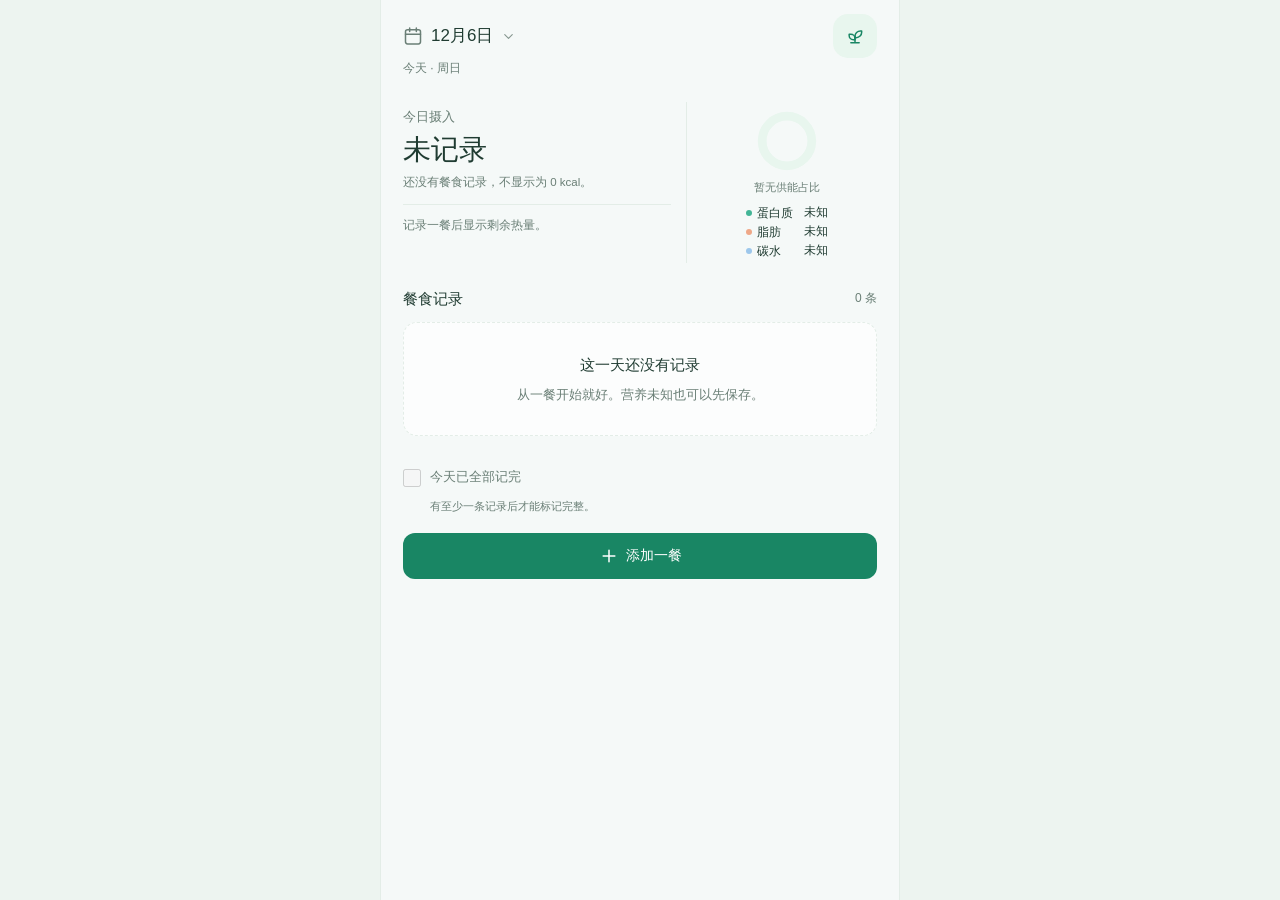
==== index.html @ 66a1adeb "Add files via upload" ====
<!doctype html>
<html lang="zh-CN">
  <head>
    <meta charset="UTF-8" />
    <meta name="viewport" content="width=device-width, initial-scale=1, viewport-fit=cover, interactive-widget=resizes-content" />
    <meta name="theme-color" content="#f5f9f8" />
    <meta name="description" content="寿来 · 本地优先的轻量饮食记录应用" />
    <link rel="manifest" href="/manifest.webmanifest" />
    <link rel="icon" href="/icons/icon-192.png" />
    <link rel="apple-touch-icon" href="/icons/apple-touch-icon.png" />
    <title>寿来</title>
    <script type="module" crossorigin src="/assets/index-Cfm3sCNf.js"></script>
    <link rel="stylesheet" crossorigin href="/assets/index-BJtDo3E3.css">
  </head>
  <body>
    <div id="root"></div>
  </body>
</html>
---- assets/index-BJtDo3E3.css ----
._panel_eh0c7_1{flex-direction:column;gap:10px;display:flex}._note_eh0c7_7{color:var(--muted);font-size:11.5px;line-height:1.55}._state_eh0c7_13{color:var(--muted);padding:14px 0;font-size:12.5px}._error_eh0c7_19{color:var(--danger)}._empty_eh0c7_23{background:var(--surface);border:1px dashed var(--border);border-radius:var(--radius-md);padding:20px 18px}._empty_eh0c7_23 strong{font-size:14px;font-weight:500}._empty_eh0c7_23 p{color:var(--muted);margin-top:5px;font-size:12px;line-height:1.6}._list_eh0c7_42{flex-direction:column;gap:8px;margin:0;padding:0;list-style:none;display:flex}._row_eh0c7_51{background:var(--surface);border-radius:var(--radius-md);width:100%;color:var(--text);text-align:left;border:1px solid #0000;justify-content:space-between;align-items:center;gap:12px;padding:14px 16px;transition:border-color .15s,background-color .15s;display:flex}._row_eh0c7_51[aria-pressed=true]{background:var(--soft);border-color:var(--primary)}._main_eh0c7_71{gap:4px;min-width:0;display:grid}._name_eh0c7_77{overflow-wrap:anywhere;font-size:14.5px;font-weight:500;line-height:1.45}._macros_eh0c7_84,._description_eh0c7_85{color:var(--muted);font-size:11.5px;line-height:1.5}._description_eh0c7_85{-webkit-line-clamp:1;-webkit-box-orient:vertical;display:-webkit-box;overflow:hidden}._side_eh0c7_98{flex-shrink:0;justify-items:end;gap:3px;display:grid}._energy_eh0c7_105{font-variant-numeric:tabular-nums;white-space:nowrap;font-size:13px;font-weight:500}._portion_eh0c7_112{color:var(--muted);white-space:nowrap;font-size:11px}._chevron_eh0c7_118{width:15px;height:15px;color:var(--muted);margin-top:1px}@media (hover:hover){._row_eh0c7_51:hover{border-color:var(--border)}._row_eh0c7_51[aria-pressed=true]:hover{border-color:var(--primary)}}@media (width<=360px){._row_eh0c7_51{gap:9px;padding:12px 13px}}._import_1qjws_1{flex-direction:column;gap:14px;min-width:0;display:flex}._tabs_1qjws_8{border-bottom:1px solid var(--border);display:flex}._tab_1qjws_8{min-height:46px;color:var(--muted);text-align:center;flex:1;padding:10px 2px;font-size:14px;position:relative}._tab_1qjws_8[aria-pressed=true]{color:var(--primary);font-weight:500}._tab_1qjws_8[aria-pressed=true]:after{content:"";background:var(--primary);border-radius:3px;width:22px;height:3px;position:absolute;bottom:-1px;left:calc(50% - 11px)}._pastePanel_1qjws_39{flex-direction:column;gap:11px;min-width:0;display:flex}._promptCard_1qjws_46{background:var(--soft);border-radius:13px;flex-direction:column;gap:8px;padding:13px 14px;display:flex;position:relative}._promptTop_1qjws_56{justify-content:space-between;align-items:flex-start;gap:10px;display:flex}._promptMain_1qjws_63{gap:3px;min-width:0;display:grid}._promptTitle_1qjws_69{font-size:13.5px;font-weight:500;line-height:1.5}._textButton_1qjws_75{min-height:28px;color:var(--primary);text-align:left;text-underline-offset:2px;justify-self:start;font-size:12px;line-height:1.5;text-decoration:underline}._promptFull_1qjws_86{background:var(--surface);width:100%;max-height:260px;font-family:var(--font-sans);white-space:pre-wrap;overflow-wrap:anywhere;border-radius:9px;margin:2px 0 0;padding:10px 12px;font-size:12px;line-height:1.65;overflow:auto}._copyWrap_1qjws_101{flex-shrink:0;position:relative}._splitCopy_1qjws_106{background:var(--surface);border-radius:9px;align-items:stretch;display:flex;overflow:hidden}._splitCopy_1qjws_106 button{min-height:40px;color:var(--primary);font-size:12px}._copyButton_1qjws_120{padding:9px 11px}._copyToggle_1qjws_124{border-left:1px solid var(--border);padding:7px 9px;font-size:14px;line-height:1}@media (hover:hover){._splitCopy_1qjws_106 button:hover{background:#f0f6f3}}._copyMenu_1qjws_137{z-index:25;flex-direction:column;width:218px;padding:6px;display:flex;position:absolute;top:calc(100% + 6px);right:0}._copyMenu_1qjws_137 button{width:100%;min-height:40px;color:var(--muted);text-align:left;border-radius:8px;padding:8px 10px;font-size:12.5px}._copyMenu_1qjws_137 button:disabled{opacity:.68;cursor:not-allowed}._menuNote_1qjws_163{border-top:1px solid var(--border);color:var(--muted);margin-top:4px;padding:7px 8px 3px;font-size:11px;line-height:1.5}._copyOverlay_1qjws_172{inset:0;top:var(--viewport-top,0px);height:100vh;height:var(--viewport-height,100dvh);z-index:40;padding:max(12px, var(--safe-top)) max(16px, var(--safe-right)) max(12px, var(--safe-bottom)) max(16px, var(--safe-left));background:var(--overlay);place-items:center;display:grid;position:fixed;bottom:auto}._copyPanel_1qjws_186{overscroll-behavior:contain;flex-direction:column;gap:12px;width:min(440px,100%);min-height:0;max-height:100%;padding:20px;display:flex;overflow-y:auto}._copyPanel_1qjws_186 h2{font-size:16px;font-weight:500}._copyPanel_1qjws_186 p{color:var(--muted);font-size:12.5px;line-height:1.55}._copyPanel_1qjws_186 textarea{width:100%;height:220px;min-height:96px;height:clamp(96px, calc(var(--viewport-height,100dvh) * .35), 260px);background:var(--bg);border:1px solid var(--border);border-radius:var(--radius-sm);resize:vertical;padding:12px;font-size:16px;line-height:1.65}._copyPanel_1qjws_186 ._btn_1qjws_223{align-self:flex-end}._pasteLabel_1qjws_227{margin-top:2px;font-size:13px;font-weight:500}._pasteArea_1qjws_233{background:var(--surface);border:1px solid var(--border);border-radius:var(--radius-md);resize:vertical;outline:0;width:100%;min-height:132px;padding:12px;font-size:16px;line-height:1.6}._pasteArea_1qjws_233:focus{border-color:var(--primary);box-shadow:0 0 0 3px var(--focus-ring)}._pasteArea_1qjws_233::placeholder{color:var(--muted);opacity:.7}._sourceRow_1qjws_256{justify-content:space-between;align-items:center;gap:10px;display:flex}._sourceLabel_1qjws_263{color:var(--muted);font-size:12px}._sourceChoices_1qjws_268{gap:6px;display:flex}._sourceChoice_1qjws_268{background:var(--surface);border:1px solid var(--border);min-height:34px;color:var(--muted);border-radius:999px;padding:5px 11px;font-size:12px}._sourceChoice_1qjws_268[aria-pressed=true]{background:var(--soft);border-color:var(--primary);color:var(--primary);font-weight:500}._parseError_1qjws_290{border-radius:var(--radius-sm);color:var(--danger);background:#fdf0ee;padding:10px 12px;font-size:12.5px;line-height:1.55}._blocked_1qjws_299{border-radius:var(--radius-sm);color:var(--danger);background:#fdf0ee;padding:12px 14px;font-size:12.5px;line-height:1.6}._blocked_1qjws_299 strong{font-size:13px;font-weight:500}._blocked_1qjws_299 ul{margin:6px 0 0;padding-left:18px}._blocked_1qjws_299 p{margin-top:7px}._importActions_1qjws_322{justify-content:space-between;align-items:center;gap:10px;display:flex}._importActions_1qjws_322 ._btn_1qjws_223{min-height:42px;padding:9px 15px;font-size:13px}._reviewBanner_1qjws_335{background:var(--soft);border-radius:var(--radius-sm);flex-wrap:wrap;justify-content:space-between;align-items:center;gap:8px 12px;padding:12px 14px;display:flex}._reviewInfo_1qjws_346{gap:2px;min-width:0;display:grid}._reviewInfo_1qjws_346 strong{font-size:13px;font-weight:500}._reviewInfo_1qjws_346 span{color:var(--muted);font-size:11.5px}._bannerActions_1qjws_362{flex-shrink:0;gap:12px;display:flex}._originalText_1qjws_368{background:var(--surface);max-height:200px;font-family:var(--font-sans);white-space:pre-wrap;overflow-wrap:anywhere;border-radius:8px;flex-basis:100%;margin:2px 0 0;padding:10px 12px;font-size:11.5px;line-height:1.65;overflow:auto}._issues_1qjws_383{background:var(--surface);border:1px solid var(--border);border-radius:var(--radius-md);flex-direction:column;gap:0;padding:4px 16px 14px;display:flex}._issuesClear_1qjws_393{padding-top:14px;padding-bottom:14px}._clearLine_1qjws_398{color:var(--primary);font-size:12.5px}._issuesHeader_1qjws_403{justify-content:space-between;align-items:baseline;gap:10px;padding:12px 0 10px;display:flex}._issuesHeader_1qjws_403 h2{font-size:14px;font-weight:500}._issuesHeader_1qjws_403 span{color:var(--muted);font-size:11.5px}._issueGroup_1qjws_421{border-top:1px solid var(--border);padding:10px 0}._issueField_1qjws_426{font-size:13px;font-weight:500}._issueMessages_1qjws_431{color:var(--muted);margin:4px 0 0;padding-left:18px;font-size:11.5px;line-height:1.55}._issueChoices_1qjws_439{flex-wrap:wrap;gap:7px;margin-top:8px;display:flex}._issueChoice_1qjws_439{background:var(--surface);min-height:34px;color:var(--text);border:1px solid #cfddd6;border-radius:999px;padding:5px 11px;font-size:11.5px}._issueChoice_1qjws_439[aria-pressed=true]{background:var(--soft);border-color:var(--primary);color:var(--primary);font-weight:500}._issueChoice_1qjws_439:disabled{opacity:.48;cursor:not-allowed}._issueHint_1qjws_468{color:var(--muted);margin-top:6px;font-size:11px;line-height:1.5}._issueHintWarn_1qjws_475{color:var(--danger);margin-top:6px;font-size:11px;line-height:1.5}._issueNote_1qjws_482{border-top:1px solid var(--border);color:var(--muted);margin-top:4px;padding-top:10px;font-size:11px;line-height:1.5}@media (width<=360px){._promptCard_1qjws_46{gap:6px;padding:12px}._reviewBanner_1qjws_335{padding:11px 12px}._splitCopy_1qjws_106 button{min-height:38px}._copyButton_1qjws_120{padding:8px 9px}._issues_1qjws_383{padding-left:13px;padding-right:13px}}._form_1ae3u_1{flex-direction:column;gap:20px;display:flex}._fieldset_1ae3u_7{border:0;flex-direction:column;gap:20px;min-width:0;margin:0;padding:0;display:flex}._stateCard_1ae3u_17{color:var(--muted);flex-direction:column;align-items:flex-start;gap:10px;font-size:14px;display:flex}._stateCard_1ae3u_17 h2{color:var(--text);font-size:16px;font-weight:500}._stateNote_1ae3u_32{font-size:12px}._backLink_1ae3u_36{margin-top:16px}._infoCard_1ae3u_40{padding:8px 18px 12px}._topRow_1ae3u_44{justify-content:space-between;align-items:center;gap:12px;min-height:58px;display:flex}._dateField_1ae3u_52{align-items:center;gap:10px;min-width:0;display:flex}._dateField_1ae3u_52 input{min-width:0;min-height:var(--tap-min);background:0 0;border:0;outline:0;flex:1;padding:8px 0;font-size:17px;font-weight:500}._tag_1ae3u_71,._warnTag_1ae3u_72{border-radius:999px;flex-shrink:0;padding:4px 10px;font-size:12px}._tag_1ae3u_71{background:var(--soft);color:var(--primary)}._warnTag_1ae3u_72{color:var(--danger);background:#fdf0ee}._divider_1ae3u_89{background:var(--border);height:1px}._inlineRow_1ae3u_94{justify-content:space-between;align-items:center;gap:14px;min-height:56px;display:flex}._fieldLabel_1ae3u_102{color:var(--muted);flex-shrink:0;font-size:13px}._inlineRow_1ae3u_94 select,._inlineRow_1ae3u_94 ._nameInput_1ae3u_109{min-width:0;min-height:var(--tap-min);text-align:right;background:0 0;border:0;outline:0;padding:8px 0;font-size:16px}._inlineRow_1ae3u_94 select{cursor:pointer;max-width:55%}._nameInput_1ae3u_109{flex:1;font-weight:500}._fieldHint_1ae3u_130{color:var(--muted);margin:0 0 4px;font-size:11.5px;line-height:1.5}._group_1ae3u_137{flex-direction:column;gap:10px;display:flex}._groupHeading_1ae3u_143{justify-content:space-between;align-items:baseline;gap:10px;padding:0 2px;display:flex}._groupHeading_1ae3u_143 h2{font-size:15px;font-weight:500}._groupHeading_1ae3u_143 span{color:var(--muted);text-align:right;font-size:11.5px}._nutritionCard_1ae3u_162{padding:4px 18px}._nutritionRow_1ae3u_166{border-bottom:1px solid var(--border);justify-content:space-between;align-items:center;gap:14px;min-height:56px;display:flex}._nutritionRow_1ae3u_166:last-child{border-bottom:0}._nutritionLabel_1ae3u_179{font-size:15px}._energyRow_1ae3u_183 ._nutritionLabel_1ae3u_179{font-weight:500}._numberField_1ae3u_187{align-items:center;gap:7px;min-width:0;display:flex}._numberField_1ae3u_187 input{width:132px;min-height:var(--tap-min);font-variant-numeric:tabular-nums;text-align:right;background:0 0;border:0;outline:0;padding:8px 0;font-size:19px}._energyRow_1ae3u_183 ._numberField_1ae3u_187 input{letter-spacing:-.2px;width:152px;font-size:25px;font-weight:500}._numberField_1ae3u_187 input::placeholder{color:var(--muted);opacity:.65;font-size:14px;font-weight:400}._unit_1ae3u_220{width:34px;color:var(--muted);flex-shrink:0;font-size:12px}._foodDetails_1ae3u_227{border-radius:var(--radius-md)}._foodDetails_1ae3u_227 summary{min-height:var(--tap-min);color:var(--text);cursor:pointer;justify-content:space-between;align-items:center;gap:10px;padding:0 2px;font-size:14px;list-style:none;display:flex}._foodDetails_1ae3u_227 summary::-webkit-details-marker{display:none}._foodDetails_1ae3u_227 summary:before{content:"";border-top:5px solid #0000;border-bottom:5px solid #0000;border-left:6px solid var(--muted);width:0;height:0;margin-right:8px;transition:transform .15s}._foodDetails_1ae3u_227[open] summary:before{transform:rotate(90deg)}._foodDetails_1ae3u_227 summary>span:first-of-type{flex:1}._summaryNote_1ae3u_267{color:var(--muted);font-size:12px}._foodCard_1ae3u_272{flex-direction:column;gap:14px;margin-top:6px;padding:16px 18px;display:flex}._stackedField_1ae3u_280{flex-direction:column;gap:6px;display:flex}._stackedField_1ae3u_280 input,._stackedField_1ae3u_280 textarea{width:100%;min-height:var(--tap-min);background:var(--bg);border:1px solid var(--border);border-radius:var(--radius-sm);resize:vertical;outline:0;padding:10px 12px;font-size:16px}._stackedField_1ae3u_280 input:focus,._stackedField_1ae3u_280 textarea:focus{border-color:var(--primary);box-shadow:0 0 0 3px var(--focus-ring)}._portionChips_1ae3u_305{grid-template-columns:repeat(4,minmax(0,1fr));gap:8px;display:grid}._portionChip_1ae3u_305{min-height:var(--tap-min);background:var(--surface);border-radius:var(--radius-sm);color:var(--text);text-align:center;border:1px solid #0000;padding:8px 4px;font-size:14px;transition:background-color .15s,color .15s}._portionChip_1ae3u_305[aria-pressed=true]{background:var(--soft);color:var(--primary);font-weight:500}@media (hover:hover){._portionChip_1ae3u_305:not([aria-pressed=true]):hover{background:#f0f6f3}}._portionInput_1ae3u_335{margin-top:2px}._portionInput_1ae3u_335>input{text-align:right}._portionLabel_1ae3u_343{color:var(--muted);flex-shrink:0;font-size:13px}._draftLine_1ae3u_349{min-height:20px;color:var(--muted);justify-content:flex-end;align-items:center;gap:8px;margin-top:-6px;font-size:11.5px;display:flex}._draftFailed_1ae3u_360{color:var(--danger)}._draftMuted_1ae3u_364{color:var(--muted)}._draftError_1ae3u_368{color:var(--danger);text-align:right;margin:-12px 0 0;font-size:11.5px}._textButton_1ae3u_375{color:var(--primary);text-underline-offset:2px;font-size:11.5px;text-decoration:underline}._errorPanel_1ae3u_382{border-radius:var(--radius-md);color:var(--danger);background:#fdf0ee;flex-direction:column;align-items:flex-start;gap:10px;padding:14px 16px;font-size:13px;line-height:1.55;display:flex}._errorActions_1ae3u_395{flex-wrap:wrap;gap:8px;max-width:100%;display:flex}._favoriteArea_1ae3u_402{flex-direction:column;gap:4px;margin-top:-4px;display:flex}._favoriteToggle_1ae3u_409{min-height:36px;color:var(--muted);cursor:pointer;align-items:center;gap:9px;font-size:12.5px;display:flex}._favoriteToggle_1ae3u_409 input{width:18px;height:18px;accent-color:var(--primary);cursor:pointer;margin:0}._favoriteToggle_1ae3u_409 input:disabled{cursor:not-allowed}._favoriteHint_1ae3u_431{color:var(--muted);margin:0 0 0 27px;font-size:11px;line-height:1.5}._favoritePrompt_1ae3u_438{background:var(--soft);border-radius:var(--radius-sm);color:var(--text);flex-direction:column;align-items:flex-start;gap:8px;margin-top:8px;padding:13px 14px;font-size:12.5px;line-height:1.55;display:flex}._favoritePrompt_1ae3u_438 h2{font-size:13.5px;font-weight:500}._favoritePromptActions_1ae3u_457{flex-wrap:wrap;gap:8px;display:flex}._favoritePromptActions_1ae3u_457 ._btn_1ae3u_463{min-height:38px;padding:7px 12px;font-size:12.5px}._previewBar_1ae3u_469{background:var(--surface);border:1px solid var(--border);border-radius:var(--radius-md);justify-content:space-between;align-items:center;gap:14px;padding:16px;display:flex}._previewText_1ae3u_480{min-width:0}._previewLabel_1ae3u_484{color:var(--muted);font-size:12px}._previewValue_1ae3u_489{font-variant-numeric:tabular-nums;margin-top:2px;font-size:25px;font-weight:500;line-height:1.3}._previewMacros_1ae3u_497{color:var(--muted);margin-top:3px;font-size:11.5px;line-height:1.5}._saveButton_1ae3u_504{flex-shrink:0;min-width:112px}._copyNotice_1ae3u_509{color:var(--primary);text-align:right;margin-top:-8px;font-size:12px}._copyOverlay_1ae3u_516{inset:0;top:var(--viewport-top,0px);height:100vh;height:var(--viewport-height,100dvh);z-index:40;padding:max(12px, var(--safe-top)) max(16px, var(--safe-right)) max(12px, var(--safe-bottom)) max(16px, var(--safe-left));background:var(--overlay);place-items:center;display:grid;position:fixed;bottom:auto}._copyPanel_1ae3u_530{overscroll-behavior:contain;flex-direction:column;gap:12px;width:min(440px,100%);min-height:0;max-height:100%;padding:20px;display:flex;overflow-y:auto}._copyPanel_1ae3u_530 h2{font-size:16px;font-weight:500}._copyPanel_1ae3u_530 p{color:var(--muted);font-size:12.5px}._copyPanel_1ae3u_530 textarea{width:100%;height:180px;min-height:96px;height:clamp(96px, calc(var(--viewport-height,100dvh) * .35), 260px);background:var(--bg);border:1px solid var(--border);border-radius:var(--radius-sm);resize:vertical;padding:12px;font-size:16px;line-height:1.6}._copyPanel_1ae3u_530 ._btn_1ae3u_463{align-self:flex-end}._promptCard_1ae3u_570{padding:22px 20px}._promptTitle_1ae3u_574{font-size:17px;font-weight:500}._promptSummary_1ae3u_579{margin-top:10px;font-size:14px}._promptNote_1ae3u_584{color:var(--muted);margin-top:6px;font-size:12.5px;line-height:1.6}._inlineError_1ae3u_591{color:var(--danger);margin-top:10px;font-size:12.5px}._promptActions_1ae3u_597{flex-direction:column;gap:9px;margin-top:18px;display:flex}@media (width<=360px){._infoCard_1ae3u_40{padding-left:15px;padding-right:15px}._numberField_1ae3u_187 input{width:110px}._energyRow_1ae3u_183 ._numberField_1ae3u_187 input{width:122px}._previewBar_1ae3u_469{flex-direction:column;align-items:stretch}._saveButton_1ae3u_504{width:100%}}._pageNote_1gxvx_1{color:var(--muted);margin:-4px 0 16px;font-size:12px;line-height:1.6}._alert_1gxvx_8{border-radius:var(--radius-sm);color:var(--danger);background:#fdf0ee;justify-content:space-between;align-items:flex-start;gap:12px;margin-bottom:14px;padding:12px 14px;font-size:12.5px;line-height:1.55;display:flex}._alert_1gxvx_8 button{color:var(--danger);text-underline-offset:2px;flex-shrink:0;font-size:12px;text-decoration:underline}._state_1gxvx_30{color:var(--muted);padding:18px 0;font-size:13px}._stateError_1gxvx_36{color:var(--danger)}._list_1gxvx_40{flex-direction:column;gap:10px;margin:0;padding:0;list-style:none;display:flex}._item_1gxvx_49{background:var(--surface);border-radius:var(--radius-md);padding:16px 18px}._row_1gxvx_55{justify-content:space-between;align-items:flex-start;gap:14px;display:flex}._main_1gxvx_62{gap:4px;min-width:0;display:grid}._name_1gxvx_68{overflow-wrap:anywhere;font-size:15px;font-weight:500;line-height:1.45}._macros_1gxvx_75{color:var(--muted);font-size:11.5px;line-height:1.5}._detail_1gxvx_81{color:var(--muted);font-size:11px;line-height:1.5}._side_1gxvx_87{flex-direction:column;flex-shrink:0;align-items:flex-end;gap:4px;display:flex}._energy_1gxvx_95{font-variant-numeric:tabular-nums;white-space:nowrap;font-size:14px;font-weight:500}._estimate_1gxvx_102{background:var(--soft);color:var(--primary);border-radius:999px;padding:2px 7px;font-size:10.5px;line-height:1.5}._actions_1gxvx_111{border-top:1px solid var(--border);justify-content:space-between;align-items:center;gap:12px;margin-top:12px;padding-top:10px;display:flex}._textButton_1gxvx_121{min-height:36px;color:var(--primary);text-underline-offset:2px;font-size:12.5px;text-decoration:underline}._deleteButton_1gxvx_129{min-height:36px;color:var(--danger);font-size:12.5px}._confirmBox_1gxvx_135{border-radius:var(--radius-sm);color:var(--danger);background:#fdf0ee;margin-top:12px;padding:12px 14px}._confirmBox_1gxvx_135 p{font-size:12.5px;line-height:1.55}._confirmActions_1gxvx_148{justify-content:flex-end;gap:8px;margin-top:10px;display:flex}._confirmActions_1gxvx_148 ._btn_1gxvx_155{min-height:40px;padding:8px 14px;font-size:12.5px}._dangerButton_1gxvx_161{background:var(--danger);color:#fff}._editor_1gxvx_166{border-top:1px solid var(--border);flex-direction:column;gap:12px;margin-top:12px;padding-top:14px;display:flex}._editorCard_1gxvx_175,._nutritionCard_1gxvx_176,._portionCard_1gxvx_177{flex-direction:column;gap:12px;padding:14px 16px;display:flex}._stacked_1gxvx_184{flex-direction:column;gap:6px;display:flex}._label_1gxvx_190{color:var(--muted);font-size:12.5px}._stacked_1gxvx_184 input,._stacked_1gxvx_184 textarea{width:100%;min-height:var(--tap-min);background:var(--bg);border:1px solid var(--border);border-radius:var(--radius-sm);resize:vertical;outline:0;padding:9px 11px;font-size:16px}._stacked_1gxvx_184 input:focus,._stacked_1gxvx_184 textarea:focus{border-color:var(--primary);box-shadow:0 0 0 3px var(--focus-ring)}._nutritionRow_1gxvx_214{border-bottom:1px solid var(--border);justify-content:space-between;align-items:center;gap:12px;min-height:48px;display:flex}._nutritionRow_1gxvx_214:last-child{border-bottom:0}._numberField_1gxvx_227{align-items:center;gap:7px;min-width:0;display:flex}._numberField_1gxvx_227 input{width:124px;min-height:var(--tap-min);font-variant-numeric:tabular-nums;text-align:right;background:0 0;border:0;outline:0;padding:8px 0;font-size:18px}._numberField_1gxvx_227 input::placeholder{color:var(--muted);opacity:.65;font-size:14px}._unit_1gxvx_252{width:32px;color:var(--muted);flex-shrink:0;font-size:12px}._checkRow_1gxvx_259{color:var(--muted);cursor:pointer;align-items:center;gap:9px;font-size:12.5px;display:flex}._checkRow_1gxvx_259 input{width:18px;height:18px;accent-color:var(--primary);cursor:pointer;margin:0}._error_1gxvx_276{border-radius:var(--radius-sm);color:var(--danger);background:#fdf0ee;padding:11px 13px;font-size:12.5px;line-height:1.55}._editorActions_1gxvx_285{justify-content:flex-end;gap:9px;display:flex}._editorActions_1gxvx_285 ._btn_1gxvx_155{min-height:42px;padding:9px 16px;font-size:13px}._referenceKcalNote_1gxvx_297{color:var(--muted);text-align:center;margin-top:16px;font-size:11px}@media (hover:hover){._dangerButton_1gxvx_161:not(:disabled):hover{background:#9c3535}}@media (width<=340px){._numberField_1gxvx_227 input{width:104px}._item_1gxvx_49{padding-left:15px;padding-right:15px}}._spaced_sx6dr_1{margin-bottom:14px}._spacedTop_sx6dr_5{margin-top:14px}._cardTitle_sx6dr_9{font-size:15px;font-weight:500}._cardNote_sx6dr_14{color:var(--muted);margin-top:6px;font-size:12px;line-height:1.6}._targetRow_sx6dr_21{align-items:stretch;gap:10px;margin-top:14px;margin-bottom:12px;display:flex}._targetField_sx6dr_29{flex:1;min-width:0}._saveButton_sx6dr_34{min-width:76px}._settings_sx6dr_38{background:var(--surface);border-radius:var(--radius-md);overflow:hidden}._settingsRow_sx6dr_44{background:var(--surface);border-bottom:1px solid var(--border);width:100%;min-height:54px;color:var(--muted);text-align:left;justify-content:space-between;align-items:center;gap:12px;padding:0 18px;font-size:14px;display:flex}._settingsRow_sx6dr_44:last-child{border-bottom:0}._settingsRow_sx6dr_44:disabled{cursor:not-allowed}._settingsRow_sx6dr_44 svg{width:18px;height:18px;color:var(--muted)}._exportNote_sx6dr_73{color:var(--text);border-top:1px solid #1986641f;margin-top:10px;padding-top:10px;font-size:12px;line-height:1.6}._statusSuccess_sx6dr_82,._statusWarning_sx6dr_83,._statusError_sx6dr_84{margin-top:8px;font-size:12px;line-height:1.55}._statusSuccess_sx6dr_82{color:var(--primary)}._statusWarning_sx6dr_83{color:var(--text)}._statusError_sx6dr_84,._dangerRow_sx6dr_102{color:var(--danger)}._dangerRow_sx6dr_102 svg{color:var(--danger);opacity:.7}._dangerBox_sx6dr_111{border-radius:var(--radius-md);background:#fdf0ee;margin-top:10px;padding:16px}._dangerTitle_sx6dr_118{color:var(--danger);font-size:13.5px;font-weight:500;line-height:1.5}._dangerText_sx6dr_125{color:var(--text);margin-top:6px;font-size:12px;line-height:1.65}._confirmActions_sx6dr_132{justify-content:flex-end;gap:10px;margin-top:14px;display:flex}._dangerButton_sx6dr_139{background:var(--danger);color:#fff}@media (hover:hover){._dangerButton_sx6dr_139:not(:disabled):hover{background:#9d3636}}@media (width<=340px){._targetRow_sx6dr_21{gap:8px}._saveButton_sx6dr_34{min-width:68px;padding-left:14px;padding-right:14px}}._pageNote_1b17w_1{color:var(--muted);margin:-4px 0 16px;font-size:12px;line-height:1.65}._fileInput_1b17w_8{clip:rect(0, 0, 0, 0);white-space:nowrap;border:0;width:1px;height:1px;margin:-1px;padding:0;position:absolute;overflow:hidden}._fileName_1b17w_20{color:var(--muted);overflow-wrap:anywhere;margin-top:8px;font-size:12px;line-height:1.5}._state_1b17w_28{color:var(--muted);margin-top:12px;font-size:13px}._error_1b17w_34{border-radius:var(--radius-sm);color:var(--danger);background:#fdf0ee;margin-top:12px;padding:12px 14px;font-size:12.5px;line-height:1.6}._notice_1b17w_44{background:var(--soft);border-radius:var(--radius-sm);color:var(--text);margin-top:12px;padding:12px 14px;font-size:12.5px;line-height:1.6}._cardTitle_1b17w_54{font-size:15px;font-weight:500}._summaryCard_1b17w_59,._resultCard_1b17w_60{margin-top:16px}._summaryLine_1b17w_64{color:var(--muted);overflow-wrap:anywhere;margin-top:6px;font-size:12px;line-height:1.6}._counts_1b17w_72{border-top:1px solid var(--border);gap:0;margin:14px 0 0;display:grid}._counts_1b17w_72>div{border-bottom:1px solid var(--border);justify-content:space-between;align-items:baseline;gap:12px;padding:9px 0;display:flex}._counts_1b17w_72>div:last-child{border-bottom:0}._counts_1b17w_72 dt{color:var(--muted);flex-shrink:0;font-size:12px}._counts_1b17w_72 dd{text-align:right;margin:0;font-size:12.5px;line-height:1.5}._warning_1b17w_105{border-radius:var(--radius-sm);color:#7a5a21;background:#fff7e8;margin-top:12px;padding:11px 13px;font-size:12px;line-height:1.6}._details_1b17w_115{border-top:1px solid var(--border);margin-top:12px;padding-top:10px}._details_1b17w_115 summary{color:var(--primary);cursor:pointer;font-size:12.5px}._details_1b17w_115 summary::marker{color:var(--muted)}._details_1b17w_115 ul{color:var(--muted);gap:5px;margin:9px 0 0;padding:0 0 0 17px;font-size:12px;line-height:1.55;display:grid}._details_1b17w_115 b{color:var(--text);font-weight:500}._conflictSection_1b17w_146{margin-top:18px}._conflictNote_1b17w_150{color:var(--muted);margin-top:6px;font-size:12px;line-height:1.6}._conflictList_1b17w_157{flex-direction:column;gap:10px;margin:12px 0 0;padding:0;list-style:none;display:flex}._conflictItem_1b17w_166{background:var(--surface);border-radius:var(--radius-md);padding:14px 16px}._conflictTitle_1b17w_172{overflow-wrap:anywhere;font-size:13px;font-weight:500;line-height:1.5}._compare_1b17w_179{gap:5px;margin:10px 0 0;display:grid}._compare_1b17w_179>div{grid-template-columns:36px minmax(0,1fr);gap:8px;display:grid}._compare_1b17w_179 dt{color:var(--muted);font-size:11.5px;line-height:1.55}._compare_1b17w_179 dd{color:var(--text);overflow-wrap:anywhere;margin:0;font-size:12px;line-height:1.55}._choiceRow_1b17w_205{gap:8px;margin-top:12px;display:flex}._choiceRow_1b17w_205 label{background:var(--bg);border:1px solid var(--border);border-radius:var(--radius-sm);min-height:40px;color:var(--muted);cursor:pointer;flex:1;justify-content:center;align-items:center;gap:6px;padding:7px 10px;font-size:12px;display:flex}._choiceRow_1b17w_205 label:has(input:checked){background:var(--soft);border-color:var(--primary);color:var(--primary);font-weight:500}._choiceRow_1b17w_205 input{width:15px;height:15px;accent-color:var(--primary);margin:0}._confirmCard_1b17w_241{margin-top:18px}._confirmText_1b17w_245{color:var(--muted);margin-top:8px;font-size:12px;line-height:1.65}._primaryNote_1b17w_252{color:var(--text);margin:12px 0 14px;font-size:12.5px;line-height:1.6}._resultList_1b17w_259{gap:7px;margin:12px 0 0;padding:0 0 0 18px;font-size:13px;line-height:1.6;display:grid}._note_1b17w_268{color:var(--muted);margin-top:12px;font-size:12px;line-height:1.6}._resultActions_1b17w_275{gap:10px;margin-top:16px;display:flex}._resultActions_1b17w_275>*{flex:1}@media (width<=340px){._resultActions_1b17w_275{flex-direction:column-reverse}}._barArea_1j6i3_1{flex-direction:column;gap:8px;min-width:0;display:flex}._remainingLine_1j6i3_8{color:var(--muted);flex-wrap:wrap;align-items:baseline;gap:4px;font-size:12px;line-height:1.4;display:flex}._remainingLine_1j6i3_8 b{color:var(--text);font-variant-numeric:tabular-nums;font-size:13px;font-weight:500}._remainingNegative_1j6i3_25 b{color:var(--danger)}._barChart_1j6i3_29{height:12px;margin-top:2px;position:relative}._track_1j6i3_35{background:var(--soft);position:absolute;inset:0}._trackPositive_1j6i3_41{border-radius:0 4px 4px 0}._trackNegative_1j6i3_45{border-radius:4px}._bar_1j6i3_1{background:var(--primary);height:12px;transition:left .26s ease-out,width .26s ease-out;position:absolute;top:0}._barNegative_1j6i3_57{background:var(--danger)}._zeroLine_1j6i3_61{background:var(--muted);width:1px;transition:left .26s ease-out;position:absolute;top:-4px;bottom:-4px}._barEmpty_1j6i3_70{flex-wrap:wrap;align-items:baseline;gap:4px 10px;display:flex}._barNote_1j6i3_77{color:var(--muted);font-size:11.5px;line-height:1.5}._setupLink_1j6i3_83{color:var(--primary);text-underline-offset:2px;font-size:11.5px;font-weight:500;text-decoration:underline}._macroDonut_1j6i3_91{flex-direction:column;align-items:center;gap:4px;min-width:0;display:flex}._macroDonutLarge_1j6i3_99{gap:8px}._donutCanvas_1j6i3_103{width:70px;height:70px;overflow:visible}._donutCanvasLarge_1j6i3_109{width:132px;height:132px}._ringNote_1j6i3_114{max-width:100%;color:var(--muted);text-align:center;overflow-wrap:anywhere;font-size:10.5px;line-height:1.35}._macroDonutLarge_1j6i3_99 ._ringNote_1j6i3_114{font-size:11.5px}@media (width<=360px){._donutCanvas_1j6i3_103{width:62px;height:62px}._donutCanvasLarge_1j6i3_109{width:112px;height:112px}._remainingLine_1j6i3_8 b{font-size:12.5px}}@media (prefers-reduced-motion:reduce){._bar_1j6i3_1,._zeroLine_1j6i3_61{transition:none}}._barArea_19a5s_1{flex-direction:column;gap:9px;min-width:0;display:flex}._scrollArea_19a5s_9{overscroll-behavior-x:contain;scrollbar-width:thin;overflow-x:auto}._chart_19a5s_15{grid-auto-columns:minmax(38px,1fr);grid-auto-flow:column;align-items:stretch;column-gap:3px;min-width:100%;display:grid}._barButton_19a5s_24{min-width:0;color:var(--text);border-radius:8px;flex-direction:column;align-items:center;gap:4px;padding:0 1px;display:flex}._barButton_19a5s_24:disabled{cursor:default}._barButton_19a5s_24:focus-visible{outline-offset:1px}._chart_19a5s_15[data-kind=year]{grid-auto-columns:minmax(25px,1fr);column-gap:2px}._chart_19a5s_15[data-kind=year] ._barValue_19a5s_49{font-size:9px}._chart_19a5s_15[data-kind=year] ._barLabel_19a5s_53{font-size:9.5px}._barLabelShort_19a5s_57{display:none}._barValue_19a5s_49{min-height:14px;color:var(--muted);font-variant-numeric:tabular-nums;white-space:nowrap;font-size:10px;line-height:1.3}._barButton_19a5s_24[aria-expanded=true] ._barValue_19a5s_49{color:var(--primary);font-weight:500}._barValueMark_19a5s_75{color:#a0613e;margin-left:1px;font-size:10px}._barTrack_19a5s_81{border-bottom:1px solid var(--border);justify-content:center;align-items:flex-end;width:100%;height:106px;display:flex;position:relative}._barFill_19a5s_91{background:var(--primary);border-radius:4px 4px 0 0;width:100%;min-height:2px}._barPartial_19a5s_98{background-color:var(--primary);background-image:repeating-linear-gradient(135deg,#ffffff73 0 2px,#0000 2px 5px)}._barButton_19a5s_24[aria-expanded=true] ._barFill_19a5s_91{background-color:var(--primary-strong)}._barZero_19a5s_111{background:var(--primary);border-radius:1px;width:100%;height:2px}._barMissing_19a5s_119{background:repeating-linear-gradient(135deg,#19866461 0 2px,#0000 2px 5px);border-top:1px solid #1986648c;width:100%;height:9px}._barUnrecorded_19a5s_130{background:var(--muted);border-radius:1px;width:62%;height:2px;margin-bottom:24px}._barLabel_19a5s_53{color:var(--muted);white-space:nowrap;font-size:11px;line-height:1.35}._barButton_19a5s_24[aria-expanded=true] ._barLabel_19a5s_53{color:var(--primary);font-weight:500}._barButton_19a5s_24:disabled ._barLabel_19a5s_53{opacity:.55}._legend_19a5s_154{color:var(--muted);font-size:10.5px;line-height:1.5}@media (width<=360px){._barTrack_19a5s_81{height:92px}._chart_19a5s_15{grid-auto-columns:minmax(34px,1fr);column-gap:2px}._barValue_19a5s_49{font-size:9.5px}._barLabel_19a5s_53{font-size:10.5px}._barUnrecorded_19a5s_130{margin-bottom:20px}._chart_19a5s_15[data-kind=year]{grid-auto-columns:minmax(22px,1fr);column-gap:2px}._chart_19a5s_15[data-kind=year] ._barValue_19a5s_49{font-size:8.5px}._chart_19a5s_15[data-kind=year] ._barLabelFull_19a5s_191{display:none}._chart_19a5s_15[data-kind=year] ._barLabelShort_19a5s_57{font-size:9.5px;display:inline}}._periodNav_1dpzh_1{border-bottom:1px solid var(--border);grid-template-columns:repeat(4,minmax(0,1fr));margin:4px 0 14px;display:grid}._periodLink_1dpzh_8{min-height:46px;color:var(--muted);place-items:center;font-size:14px;display:grid;position:relative}._periodLink_1dpzh_8[aria-current=page]{color:var(--primary);font-weight:500}._periodLink_1dpzh_8[aria-current=page]:after{content:"";background:var(--primary);border-radius:3px;width:22px;height:3px;margin-left:-11px;position:absolute;bottom:-1px;left:50%}@media (hover:hover){._periodLink_1dpzh_8:hover{color:var(--text)}._periodLink_1dpzh_8[aria-current=page]:hover{color:var(--primary)}}._rangeBar_1dpzh_44{grid-template-columns:44px minmax(0,1fr) 44px;align-items:center;gap:4px;display:grid}._rangeArrow_1dpzh_51{width:44px;height:44px;color:var(--muted);border-radius:12px;place-items:center;display:grid}._rangeArrow_1dpzh_51 svg{width:19px;height:19px}._rangeArrowDisabled_1dpzh_65{opacity:.28}@media (hover:hover){a._rangeArrow_1dpzh_51:hover{background:var(--soft);color:var(--text)}}._rangeCenter_1dpzh_76{text-align:center;min-width:0}._rangePrimary_1dpzh_81{font-variant-numeric:tabular-nums;overflow-wrap:anywhere;font-size:17px;font-weight:500;line-height:1.4}._rangeSecondary_1dpzh_89{color:var(--muted);margin-top:1px;font-size:11.5px;line-height:1.45}._rangeMetaRow_1dpzh_96{min-height:18px;color:var(--muted);justify-content:space-between;align-items:baseline;gap:10px;margin:2px 2px 14px;font-size:11px;line-height:1.45;display:flex}._rangeMetaCentered_1dpzh_108{justify-content:center}._currentLink_1dpzh_112{color:var(--primary);text-underline-offset:2px;flex-shrink:0;font-size:11.5px;text-decoration:underline}._subCard_1dpzh_120{margin-bottom:18px}._cardHeading_1dpzh_124{justify-content:space-between;align-items:baseline;gap:12px;display:flex}._cardHeading_1dpzh_124 h2{min-width:0;font-size:14.5px;font-weight:500;line-height:1.4}._cardHeading_1dpzh_124>span{color:var(--muted);flex-shrink:0;font-size:11px}._completenessLine_1dpzh_144{color:var(--muted);flex-wrap:wrap;align-items:baseline;gap:4px 7px;margin:12px 0 2px;font-size:12px;display:flex}._completenessLine_1dpzh_144 strong{color:var(--text);font-variant-numeric:tabular-nums;font-size:21px;font-weight:500}._splitBar_1dpzh_161{background:var(--soft);border-radius:999px;height:7px;margin-top:11px;display:flex;overflow:hidden}._splitBar_1dpzh_161>span{min-width:0;transition:flex-grow .18s ease-out}._splitComplete_1dpzh_175{background:var(--primary)}._splitPartial_1dpzh_179{background:#8fd0b9}._splitUnrecorded_1dpzh_183{background:#dce8e2}._note_1dpzh_187{color:var(--muted);margin-top:10px;font-size:11px;line-height:1.6}._energyCard_1dpzh_194{background:var(--soft);margin-bottom:20px}._energyValue_1dpzh_199{letter-spacing:-.5px;font-variant-numeric:tabular-nums;overflow-wrap:anywhere;flex-wrap:wrap;align-items:baseline;gap:5px;margin:8px 0 4px;font-size:38px;font-weight:500;line-height:1.15;display:flex}._energyValue_1dpzh_199>span{color:var(--muted);letter-spacing:0;font-size:12px;font-weight:400}._energyValueEmpty_1dpzh_220{letter-spacing:0;font-size:22px}._energyNote_1dpzh_225{color:var(--muted);font-size:12px;line-height:1.5}._energyTotals_1dpzh_231{color:var(--muted);border-top:1px solid #19866424;margin-top:14px;padding-top:11px;font-size:11.5px;line-height:1.55}._energyTotals_1dpzh_231 b{color:var(--text);font-variant-numeric:tabular-nums;font-weight:500}._energyFootnote_1dpzh_246{opacity:.9;margin-top:2px;font-size:10.5px}._macroLayout_1dpzh_252{grid-template-columns:auto minmax(0,1fr);align-items:center;gap:16px;margin-top:14px;display:grid}._legend_1dpzh_260{gap:10px;min-width:0;margin:0;padding:0;list-style:none;display:grid}._legendItem_1dpzh_269{grid-template-columns:7px minmax(0,1fr) auto;align-items:baseline;column-gap:7px;min-width:0;display:grid}._legendDot_1dpzh_277{border-radius:50%;align-self:center;width:7px;height:7px}._dotProtein_1dpzh_284{background:var(--protein)}._dotFat_1dpzh_288{background:var(--fat)}._dotCarbs_1dpzh_292{background:var(--carbs)}._legendName_1dpzh_296{font-size:12.5px;line-height:1.4}._legendPercent_1dpzh_301{font-variant-numeric:tabular-nums;white-space:nowrap;font-size:13px;font-weight:500;line-height:1.4}._legendGrams_1dpzh_309{color:var(--muted);font-variant-numeric:tabular-nums;grid-column:2/-1;font-size:10.5px;line-height:1.45}._chartSection_1dpzh_317{margin:4px 0 22px}._chartSection_1dpzh_317 ._section-heading_1dpzh_321{margin-top:0}._stateCard_1dpzh_325{color:var(--muted);flex-direction:column;align-items:flex-start;gap:10px;font-size:14px;display:flex}._stateCard_1dpzh_325 h2{color:var(--text);font-size:16px;font-weight:500}._stateNote_1dpzh_340{font-size:12px}._detail_1dpzh_344{padding-bottom:8px}._backButton_1dpzh_348{min-height:44px;color:var(--primary);align-items:center;gap:6px;margin:-8px 0 2px;padding:0 4px;font-size:13px;font-weight:500;display:inline-flex}._backButton_1dpzh_348 svg{width:18px;height:18px}._detailEyebrow_1dpzh_365{color:var(--muted);margin-top:6px;font-size:11.5px}._detailTitle_1dpzh_371{font-variant-numeric:tabular-nums;overflow-wrap:anywhere;margin:1px 0 3px;font-size:22px;font-weight:500;line-height:1.35}._detailTitle_1dpzh_371:focus-visible{outline-offset:4px}._detailSub_1dpzh_384{color:var(--muted);margin-bottom:18px;font-size:11.5px;line-height:1.55}._detailEmpty_1dpzh_391{border:1px dashed var(--border);border-radius:var(--radius-md);color:var(--muted);text-align:center;padding:22px 18px;font-size:12.5px}._dayList_1dpzh_400{gap:8px;margin:0;padding:0;list-style:none;display:grid}._dayRow_1dpzh_408{background:var(--surface);min-height:58px;color:var(--text);border-radius:12px;grid-template-columns:minmax(0,1fr) auto 16px;align-items:center;gap:10px;padding:10px 14px;display:grid}._dayRow_1dpzh_408:focus-visible{outline-offset:-2px}@media (hover:hover){._dayRow_1dpzh_408:hover{background:var(--soft)}}._dayMain_1dpzh_430{flex-direction:column;gap:2px;min-width:0;display:flex}._dayDate_1dpzh_437{font-size:14px;font-weight:500;line-height:1.4}._dayMeta_1dpzh_443{color:var(--muted);font-size:11px;line-height:1.4}._dayRight_1dpzh_449{flex-direction:column;align-items:flex-end;gap:2px;min-width:0;display:flex}._statusTag_1dpzh_457{white-space:nowrap;border-radius:999px;padding:1px 7px;font-size:10.5px;line-height:1.5}._statusComplete_1dpzh_465{background:var(--soft);color:var(--primary)}._statusPartial_1dpzh_470{color:#a0613e;background:#fdf1e9}._statusUnrecorded_1dpzh_475{color:var(--muted);background:#eef1ef}._dayEnergy_1dpzh_480{max-width:22em;color:var(--muted);font-variant-numeric:tabular-nums;text-align:right;overflow-wrap:anywhere;font-size:11px;line-height:1.4}._dayChevron_1dpzh_490{width:16px;height:16px;color:var(--muted)}._detailBackBottom_1dpzh_496{margin-top:22px}._notes_1dpzh_500{border-top:1px solid var(--border);margin-top:8px;padding-top:16px}._notes_1dpzh_500 h2{color:var(--muted);font-size:12px;font-weight:500}._notes_1dpzh_500 ul{color:var(--muted);gap:4px;margin:8px 0 0;padding-left:17px;font-size:11px;line-height:1.6;display:grid}@media (width<=360px){._rangeBar_1dpzh_44{grid-template-columns:38px minmax(0,1fr) 38px}._rangeArrow_1dpzh_51{width:38px;height:44px}._rangePrimary_1dpzh_81{font-size:15.5px}._energyValue_1dpzh_199{font-size:32px}._energyValueEmpty_1dpzh_220{font-size:20px}._macroLayout_1dpzh_252{grid-template-columns:minmax(0,1fr);justify-items:center;gap:12px}._legend_1dpzh_260{width:100%}._legendItem_1dpzh_269{column-gap:6px}._legendGrams_1dpzh_309{white-space:nowrap}._legendName_1dpzh_296{font-size:12px}._legendPercent_1dpzh_301{font-size:12.5px}._dayRow_1dpzh_408{grid-template-columns:minmax(0,1fr) auto 14px;gap:7px;padding:10px 12px}._dayEnergy_1dpzh_480{max-width:12em}}@media (prefers-reduced-motion:reduce){._splitBar_1dpzh_161>span{transition:none}}._layer_2n8cr_1{inset:0;top:var(--viewport-top,0px);height:100vh;height:var(--viewport-height,100dvh);z-index:40;padding:max(16px, var(--safe-top)) max(12px, var(--safe-right)) max(16px, var(--safe-bottom)) max(12px, var(--safe-left));background:var(--overlay);place-items:center;display:grid;position:fixed;bottom:auto}._dialog_2n8cr_15{overscroll-behavior:contain;background:var(--surface);border-radius:20px;width:min(366px,100%);min-height:0;max-height:100%;padding:17px;overflow-y:auto;box-shadow:0 10px 40px #123f3233}._heading_2n8cr_27{justify-content:space-between;align-items:center;gap:12px;margin-bottom:10px;display:flex}._heading_2n8cr_27 h2{font-size:16px;font-weight:500}._iconButton_2n8cr_40{width:34px;height:34px;color:var(--text);border-radius:10px;place-items:center;display:grid}._iconButton_2n8cr_40 svg{width:18px;height:18px}._monthNav_2n8cr_54{text-align:center;grid-template-columns:40px minmax(0,1fr) 40px;align-items:center;gap:6px;margin:2px 0 8px;display:grid}._monthNav_2n8cr_54 b{font-variant-numeric:tabular-nums;font-size:15px;font-weight:500}._monthButton_2n8cr_69{width:40px;height:40px;color:var(--muted);border-radius:10px;place-items:center;display:grid}._monthButton_2n8cr_69 svg{width:18px;height:18px}._monthButton_2n8cr_69:disabled{opacity:.3;cursor:not-allowed}._weekdays_2n8cr_88{color:var(--muted);text-align:center;grid-template-columns:repeat(7,minmax(0,1fr));margin-bottom:2px;font-size:11px;display:grid}._dayGrid_2n8cr_97{grid-template-columns:repeat(7,minmax(0,1fr));gap:2px;margin-bottom:8px;display:grid}._dayButton_2n8cr_104{min-height:42px;color:var(--text);font-variant-numeric:tabular-nums;border-radius:10px;place-items:center;font-size:14px;display:grid;position:relative}._dayButton_2n8cr_104 span{line-height:1}._dayButton_2n8cr_104[data-today] span{text-underline-offset:4px;text-decoration:underline}._dayButton_2n8cr_104[data-selected]{background:var(--primary);color:var(--on-primary);font-weight:500}._dayButton_2n8cr_104[data-selected] span{text-decoration:none}._dayButton_2n8cr_104:disabled{color:#b9c8c1;cursor:not-allowed}._recordDot_2n8cr_139,._legendDot_2n8cr_140{background:var(--primary);border-radius:50%;width:4px;height:4px;display:block}._dayButton_2n8cr_104 ._recordDot_2n8cr_139{position:absolute;bottom:5px;left:50%;transform:translate(-50%)}._dayButton_2n8cr_104[data-selected] ._recordDot_2n8cr_139{background:var(--on-primary)}._legend_2n8cr_140{color:var(--muted);justify-content:space-between;align-items:center;gap:12px;margin:5px 0 12px;font-size:11px;display:flex}._legend_2n8cr_140>span{align-items:center;gap:6px;display:inline-flex}._legendDot_2n8cr_140{width:6px;height:6px}._todayButton_2n8cr_180{min-height:30px;color:var(--primary);padding:3px 5px;font-size:12px}._preview_2n8cr_187{background:var(--soft);border-radius:14px;padding:14px}._previewHead_2n8cr_193{justify-content:space-between;align-items:baseline;gap:8px;display:flex}._previewHead_2n8cr_193 b{font-size:13.5px;font-weight:500}._previewHead_2n8cr_193 small{color:var(--muted);flex-shrink:0;font-size:11px}._previewEnergy_2n8cr_211{letter-spacing:-.3px;font-variant-numeric:tabular-nums;align-items:baseline;gap:5px;margin-top:8px;font-size:27px;font-weight:500;line-height:1.2;display:flex}._previewEnergy_2n8cr_211 b{font-weight:500}._previewEnergy_2n8cr_211>span{color:var(--muted);letter-spacing:0;font-size:11px;font-weight:400}._previewDash_2n8cr_234{color:var(--muted)}._previewMacros_2n8cr_238{color:var(--muted);flex-wrap:wrap;justify-content:space-between;gap:6px 10px;margin-top:8px;font-size:11px;line-height:1.5;display:flex}._previewMacros_2n8cr_238 b{color:var(--text);font-variant-numeric:tabular-nums;font-weight:500}._previewNote_2n8cr_255{color:var(--muted);margin-top:6px;font-size:10.5px;line-height:1.5}._previewError_2n8cr_262{color:var(--danger);margin-top:8px;font-size:12px}._enterButton_2n8cr_268{width:100%;min-height:44px;margin-top:12px}@media (hover:hover){._iconButton_2n8cr_40:hover,._monthButton_2n8cr_69:not(:disabled):hover{background:var(--soft)}._dayButton_2n8cr_104:not(:disabled):not([data-selected]):hover{background:#f0f6f3}._todayButton_2n8cr_180:hover{text-underline-offset:2px;text-decoration:underline}}@media (width<=380px){._dialog_2n8cr_15{padding:13px}._dayGrid_2n8cr_97{gap:1px}._dayButton_2n8cr_104{min-height:38px}}._wrapper_qt5hw_1{flex-shrink:0;position:relative}._trigger_qt5hw_6{width:var(--tap-min);height:var(--tap-min);background:var(--soft);color:var(--primary);border-radius:15px;place-items:center;display:grid}._trigger_qt5hw_6[aria-expanded=true]{background:#dcefe4}._menu_qt5hw_20{z-index:21;min-width:188px;padding:6px;position:absolute;top:calc(100% + 8px);right:0}._item_qt5hw_29{min-height:44px;color:var(--text);white-space:nowrap;border-radius:8px;justify-content:space-between;align-items:center;gap:14px;padding:10px 12px;font-size:14px;display:flex}._item_qt5hw_29 svg{width:18px;height:18px;color:var(--muted)}@media (hover:hover){._item_qt5hw_29:hover{background:var(--soft)}._trigger_qt5hw_6:hover{background:#dcefe4}}._header_fb3gk_1{justify-content:space-between;align-items:flex-start;gap:12px;margin-bottom:24px;display:flex}._dateLine_fb3gk_9{min-height:var(--tap-min);align-items:center;font-size:17px;font-weight:500;display:flex}._dateButton_fb3gk_17{min-height:var(--tap-min);color:var(--text);text-align:left;border-radius:10px;align-items:center;gap:8px;padding:0 4px 0 0;font-size:17px;font-weight:500;display:flex}._dateButton_fb3gk_17 svg{color:var(--muted)}._dateChevron_fb3gk_34{opacity:.8;width:15px;height:15px}@media (hover:hover){._dateButton_fb3gk_17:hover{background:var(--soft)}}._dayNote_fb3gk_46{color:var(--muted);margin-top:1px;font-size:12px}._overview_fb3gk_52{grid-template-columns:minmax(0,3fr) minmax(0,2fr);column-gap:22px;padding:2px 0 4px;display:grid;position:relative}._overview_fb3gk_52:before{content:"";background:var(--border);width:1px;position:absolute;top:0;bottom:0;left:calc(60% - 1px)}._intakeColumn_fb3gk_70{grid-column:1;min-width:0;padding-right:3px}._intakeLabel_fb3gk_76{color:var(--muted);font-size:13px}._intakeValue_fb3gk_81{letter-spacing:-.4px;font-variant-numeric:tabular-nums;overflow-wrap:anywhere;flex-wrap:wrap;align-items:baseline;gap:5px;margin:5px 0 7px;font-size:36px;font-weight:500;line-height:1.2;display:flex}._intakeState_fb3gk_95{letter-spacing:-.2px;font-size:28px}._energyUnit_fb3gk_100{color:var(--muted);letter-spacing:0;font-size:12px;font-weight:400}._intakeNote_fb3gk_107{color:var(--muted);margin-bottom:2px;font-size:11.5px;line-height:1.5}._intakeDivider_fb3gk_114{background:var(--border);height:1px;margin:13px 0 12px}._macroColumn_fb3gk_120{flex-direction:column;grid-column:2;align-items:center;gap:10px;min-width:0;padding-top:2px;display:flex}._macroList_fb3gk_130{gap:2px;width:max-content;max-width:100%;margin:0;display:grid}._macroItem_fb3gk_138{grid-template-columns:50px max-content;align-items:baseline;column-gap:8px;min-width:0;font-size:12px;line-height:1.35;display:grid}._macroName_fb3gk_148{color:var(--text);white-space:nowrap;align-items:center;gap:5px;display:flex}._macroItem_fb3gk_138 dd{font-variant-numeric:tabular-nums;white-space:nowrap;margin:0;font-size:12px;font-weight:500}._missingMark_fb3gk_164{color:var(--muted);margin-left:1px}._macroFootnote_fb3gk_169{max-width:100%;color:var(--muted);text-align:center;font-size:10.5px;line-height:1.35}._macroDot_fb3gk_177{border-radius:50%;align-self:center;width:6px;height:6px}._dotProtein_fb3gk_184{background:var(--protein)}._dotFat_fb3gk_188{background:var(--fat)}._dotCarbs_fb3gk_192{background:var(--carbs)}._stateCard_fb3gk_196{color:var(--muted);flex-direction:column;align-items:flex-start;gap:10px;font-size:14px;display:flex}._stateCard_fb3gk_196 h2{color:var(--text);font-size:16px;font-weight:500}._stateNote_fb3gk_211{font-size:12px}._alert_fb3gk_215{border-radius:var(--radius-sm);color:var(--danger);background:#fdf0ee;justify-content:space-between;align-items:flex-start;gap:12px;margin-top:16px;padding:12px 14px;font-size:12.5px;line-height:1.55;display:flex}._alert_fb3gk_215 button{color:var(--danger);text-underline-offset:2px;flex-shrink:0;font-size:12px;text-decoration:underline}._list_fb3gk_237{flex-direction:column;gap:10px;margin:0;padding:0;list-style:none;display:flex}._item_fb3gk_246{background:var(--surface);border-radius:var(--radius-md);overflow:hidden}._row_fb3gk_252{width:100%;color:var(--text);text-align:left;justify-content:space-between;align-items:flex-start;gap:14px;padding:16px 18px;display:flex}._row_fb3gk_252:focus-visible{outline-offset:-2px;border-radius:var(--radius-md)}._rowMain_fb3gk_268{flex-direction:column;gap:4px;min-width:0;display:flex}._name_fb3gk_275{overflow-wrap:anywhere;font-size:16px;font-weight:500;line-height:1.45}._meta_fb3gk_282{color:var(--muted);font-size:12px}._kcalColumn_fb3gk_287{flex-direction:column;flex-shrink:0;align-items:flex-end;gap:4px;display:flex}._kcal_fb3gk_287{font-variant-numeric:tabular-nums;white-space:nowrap;font-size:17px;font-weight:500;line-height:1.35}._estimate_fb3gk_303{background:var(--soft);color:var(--primary);border-radius:999px;padding:2px 7px;font-size:10.5px;line-height:1.5}._details_fb3gk_312{border-top:1px solid var(--border);padding:2px 18px 16px}._detailRow_fb3gk_317{border-bottom:1px solid var(--border);grid-template-columns:88px minmax(0,1fr);gap:10px;padding:8px 0;font-size:13px;line-height:1.55;display:grid}._detailRow_fb3gk_317:last-of-type{border-bottom:0}._detailRow_fb3gk_317>span:first-child{color:var(--muted)}._detailRow_fb3gk_317>span:last-child{overflow-wrap:anywhere}._actions_fb3gk_339{justify-content:space-between;align-items:center;gap:14px;padding-top:12px;display:flex}._editLink_fb3gk_347{font-size:13px;font-weight:500}._editLink_fb3gk_347:after{content:" →"}._deleteButton_fb3gk_356{min-height:var(--tap-min);color:var(--danger);padding:0 4px;font-size:13px}._confirmBox_fb3gk_363{border-radius:var(--radius-sm);color:var(--danger);background:#fdf0ee;margin-top:12px;padding:12px 14px}._confirmBox_fb3gk_363 p{font-size:13px;line-height:1.55}._confirmActions_fb3gk_376{justify-content:flex-end;gap:8px;margin-top:10px;display:flex}._confirmActions_fb3gk_376 ._btn_fb3gk_383{min-height:40px;padding:8px 14px;font-size:13px}._dangerButton_fb3gk_389{background:var(--danger);color:#fff}@media (hover:hover){._dangerButton_fb3gk_389:not(:disabled):hover{background:#9c3535}}._completeSection_fb3gk_400{margin-top:24px}._completeLabel_fb3gk_404{min-height:36px;color:var(--muted);cursor:pointer;align-items:center;gap:9px;font-size:12.5px;display:flex}._completeLabel_fb3gk_404 input{width:18px;height:18px;accent-color:var(--primary);cursor:pointer;margin:0}._completeLabel_fb3gk_404 input:disabled{cursor:not-allowed}._completeNote_fb3gk_426{color:var(--muted);margin:2px 0 0 27px;font-size:11px;line-height:1.55}._dayNotice_fb3gk_433{background:var(--soft);border-radius:var(--radius-sm);color:var(--text);justify-content:space-between;align-items:flex-start;gap:12px;margin-bottom:10px;padding:10px 12px;font-size:12px;line-height:1.55;display:flex}._dayNotice_fb3gk_433 button{color:var(--primary);text-underline-offset:2px;flex-shrink:0;font-size:12px;text-decoration:underline}._addButton_fb3gk_455{margin-top:18px}._undoToast_fb3gk_459{bottom:calc(20px + var(--safe-bottom));z-index:30;color:#fff;background:#203c32;border-radius:999px;align-items:center;gap:12px;width:max-content;max-width:calc(100vw - 32px);padding:10px 12px 10px 18px;font-size:13px;display:flex;position:fixed;left:50%;transform:translate(-50%);box-shadow:0 8px 24px #183c323d}._undoText_fb3gk_478{text-overflow:ellipsis;white-space:nowrap;min-width:0;overflow:hidden}._undoButton_fb3gk_485{color:#b7f0d8;background:#ffffff24;border-radius:999px;flex-shrink:0;min-height:34px;padding:5px 13px;font-size:12.5px;font-weight:500}._undoButton_fb3gk_485:disabled{opacity:.6}@media (hover:hover){._undoButton_fb3gk_485:not(:disabled):hover{background:#ffffff38}}@media (width<=360px){._overview_fb3gk_52{column-gap:15px}._overview_fb3gk_52:before{left:calc(60% - 2px)}._intakeValue_fb3gk_81{font-size:31px}._intakeState_fb3gk_95{font-size:25px}._macroItem_fb3gk_138{grid-template-columns:46px max-content;column-gap:6px}._detailRow_fb3gk_317{grid-template-columns:78px minmax(0,1fr)}._row_fb3gk_252,._details_fb3gk_312{padding-left:15px;padding-right:15px}}._offlineBar_mt1tz_1{z-index:15;padding:calc(7px + var(--safe-top)) var(--page-pad) 7px;color:#fff;text-align:center;background:#203c32;font-size:12.5px;line-height:1.5;position:sticky;top:0}._stack_mt1tz_13{bottom:calc(16px + var(--safe-bottom));z-index:35;pointer-events:none;flex-direction:column;gap:10px;width:min(100vw - 32px,488px);display:flex;position:fixed;left:50%;transform:translate(-50%)}._card_mt1tz_26{background:var(--surface);border:1px solid var(--border);border-radius:var(--radius-md);width:100%;box-shadow:var(--shadow-popover);pointer-events:auto;padding:14px 16px}._readyCard_mt1tz_36{background:var(--soft);border-color:var(--soft);padding:11px 10px 11px 16px}._title_mt1tz_42{font-size:14px;font-weight:500}._text_mt1tz_47{color:var(--muted);margin-top:5px;font-size:12.5px;line-height:1.55}._error_mt1tz_54{color:var(--danger);margin-top:8px;font-size:12.5px;line-height:1.55}._actions_mt1tz_61{justify-content:flex-end;gap:8px;margin-top:12px;display:flex}._primaryButton_mt1tz_68,._secondaryButton_mt1tz_69{border-radius:10px;min-height:38px;padding:8px 15px;font-size:13px;font-weight:500}._primaryButton_mt1tz_68{background:var(--primary);color:var(--on-primary)}._secondaryButton_mt1tz_69{background:var(--soft);color:var(--primary)}._primaryButton_mt1tz_68:disabled,._secondaryButton_mt1tz_69:disabled{opacity:.55;cursor:not-allowed}@media (hover:hover){._primaryButton_mt1tz_68:not(:disabled):hover{background:var(--primary-strong)}._secondaryButton_mt1tz_69:not(:disabled):hover{background:#dcefe4}}._readyRow_mt1tz_103{align-items:center;gap:8px;display:flex}._readyText_mt1tz_109{min-width:0;color:var(--primary-strong);flex:1;font-size:12.5px;line-height:1.5}._closeButton_mt1tz_117{width:30px;height:30px;color:var(--primary);border-radius:8px;flex-shrink:0;place-items:center;font-size:20px;line-height:1;display:grid}@media (hover:hover){._closeButton_mt1tz_117:hover{background:#1986641a}}._frame_19iwz_1{background:var(--bg);width:100%;max-width:520px;min-height:100dvh;margin:0 auto}._main_19iwz_10{outline:none;min-height:100dvh}._main_19iwz_10:focus,._main_19iwz_10:focus-visible{outline:none}@media (width>=561px){._frame_19iwz_1{border-right:1px solid var(--border);border-left:1px solid var(--border)}}._boot_19iwz_28{flex-direction:column;justify-content:center;align-items:center;min-height:70dvh;display:flex}._bootLoading_19iwz_37{color:var(--muted);font-size:14px}._bootCard_19iwz_42{width:100%;max-width:420px}._bootTitle_19iwz_47{font-size:18px;font-weight:500}._bootText_19iwz_52{color:var(--text);margin-top:10px;font-size:14px;line-height:1.6}._bootNote_19iwz_59{color:var(--muted);margin:8px 0 18px;font-size:12.5px;line-height:1.6}._fallback_jdni6_1{flex-direction:column;align-items:center;gap:10px;margin-top:18vh;padding:32px 22px;display:flex}._fallback_jdni6_1 h1{font-size:18px;font-weight:500}._fallback_jdni6_1 p{max-width:32em;color:var(--muted);font-size:13px;line-height:1.65}._actions_jdni6_22{flex-wrap:wrap;justify-content:center;gap:9px;margin-top:8px;display:flex}:root{--lightningcss-light:initial;--lightningcss-dark: ;color-scheme:light;--canvas:#edf4f0;--bg:#f5f9f8;--surface:#fff;--text:#203c32;--muted:#6a7f76;--border:#e3ede7;--primary:#198664;--primary-strong:#146d52;--on-primary:#fff;--soft:#e8f6ee;--protein:#43b596;--fat:#efa888;--carbs:#9dc7eb;--danger:#b64343;--overlay:#183c321f;--focus-ring:#19866438;--shadow-popover:0 10px 28px #193d2f29;--radius-sm:9px;--radius-md:14px;--radius-lg:20px;--space-1:4px;--space-2:8px;--space-3:12px;--space-4:16px;--space-5:24px;--space-6:32px;--font-sans:-apple-system, BlinkMacSystemFont, "PingFang SC", "Hiragino Sans GB", "Microsoft YaHei", "Noto Sans SC", sans-serif;--text-base:16px;--text-small:12px;--page-pad:clamp(16px, 5vw, 22px);--tap-min:44px;--safe-top:env(safe-area-inset-top,0px);--safe-bottom:env(safe-area-inset-bottom,0px);--safe-left:env(safe-area-inset-left,0px);--safe-right:env(safe-area-inset-right,0px)}*,:before,:after{box-sizing:border-box}html{-webkit-text-size-adjust:100%;-moz-text-size-adjust:100%;text-size-adjust:100%;scroll-padding-block:calc(16px + var(--safe-top)) calc(24px + var(--safe-bottom))}html,body,#root{min-height:100%}body{background:var(--canvas);color:var(--text);font-family:var(--font-sans);font-size:var(--text-base);-webkit-font-smoothing:antialiased;margin:0;line-height:1.55}h1,h2,h3,p{margin:0}button,input,select,textarea{font:inherit;color:inherit;scroll-margin-block:24px}button{cursor:pointer;touch-action:manipulation;-webkit-tap-highlight-color:transparent;background:0 0;border:0;padding:0}a{color:var(--primary);text-decoration:none}img,svg{display:block}svg{flex-shrink:0}:focus-visible{outline:2px solid var(--primary);outline-offset:2px}::selection{background:var(--soft);color:var(--text)}.page{width:100%;min-height:100dvh;padding:calc(14px + var(--safe-top)) var(--page-pad) calc(28px + var(--safe-bottom));padding-inline:max(var(--page-pad), var(--safe-left)) max(var(--page-pad), var(--safe-right))}.page-header{grid-template-columns:var(--tap-min) minmax(0, 1fr) var(--tap-min);align-items:center;gap:var(--space-2);text-align:center;min-height:48px;margin-bottom:20px;display:grid}.page-title{overflow-wrap:anywhere;font-size:19px;font-weight:500;line-height:1.4}.icon-button{width:var(--tap-min);height:var(--tap-min);color:var(--text);border-radius:12px;place-items:center;display:grid}@media (hover:hover){.icon-button:hover{background:var(--soft)}}.section-heading{justify-content:space-between;align-items:center;gap:var(--space-2);margin:var(--space-5) 0 var(--space-3);display:flex}.section-heading h2{font-size:15px;font-weight:500}.section-heading span{color:var(--muted);font-size:var(--text-small)}.btn{white-space:nowrap;border-radius:12px;justify-content:center;align-items:center;gap:7px;min-height:46px;padding:11px 17px;font-size:14px;font-weight:500;line-height:1.4;transition:background-color .15s,color .15s,opacity .15s;display:inline-flex}.btn:disabled{opacity:.45;cursor:not-allowed}.btn-primary{background:var(--primary);color:var(--on-primary)}.btn-secondary{background:var(--soft);color:var(--primary)}.btn-block{width:100%}@media (hover:hover){.btn-primary:not(:disabled):hover{background:var(--primary-strong)}.btn-secondary:not(:disabled):hover{background:#dcefe4}}.btn-primary:not(:disabled):active{background:var(--primary-strong)}.input-row{background:var(--surface);border:1px solid var(--border);border-radius:var(--radius-sm);align-items:center;gap:10px;min-height:52px;padding:0 14px;transition:border-color .15s,box-shadow .15s;display:flex}.input-row:focus-within{border-color:var(--primary);box-shadow:0 0 0 3px var(--focus-ring)}.input-row>input{width:100%;min-width:0;min-height:var(--tap-min);font-variant-numeric:tabular-nums;text-align:right;background:0 0;border:0;outline:0;flex:1;padding:8px 0;font-size:16px}.input-row>input::placeholder{color:var(--muted);opacity:.72}.input-row>input:disabled{color:var(--muted);-webkit-text-fill-color:var(--muted)}.input-row .unit{color:var(--muted);font-size:var(--text-small);flex-shrink:0}.card{background:var(--surface);border-radius:var(--radius-md);padding:18px}.soft-card{background:var(--soft);border-radius:var(--radius-md);padding:18px}.empty-state{border:1px dashed var(--border);border-radius:var(--radius-md);text-align:center;background:#ffffffb3;padding:30px 20px}.empty-state h2{font-size:15px;font-weight:500}.empty-state p{max-width:34em;color:var(--muted);margin:8px auto 0;font-size:12.5px;line-height:1.6}.overlay-scrim{z-index:20;background:var(--overlay);cursor:default;position:fixed;inset:0}.popover-panel{background:var(--surface);border:1px solid var(--border);border-radius:var(--radius-md);box-shadow:var(--shadow-popover)}.sr-only{clip:rect(0, 0, 0, 0);white-space:nowrap;border:0;width:1px;height:1px;margin:-1px;padding:0;position:absolute;overflow:hidden}.scaffold-note{color:var(--muted);text-align:center;margin-top:18px;font-size:11px}@media (width<=360px){:root{--page-pad:16px}}@media (prefers-reduced-motion:reduce){*,:before,:after{scroll-behavior:auto!important;transition-duration:.01ms!important;animation-duration:.01ms!important;animation-iteration-count:1!important}}
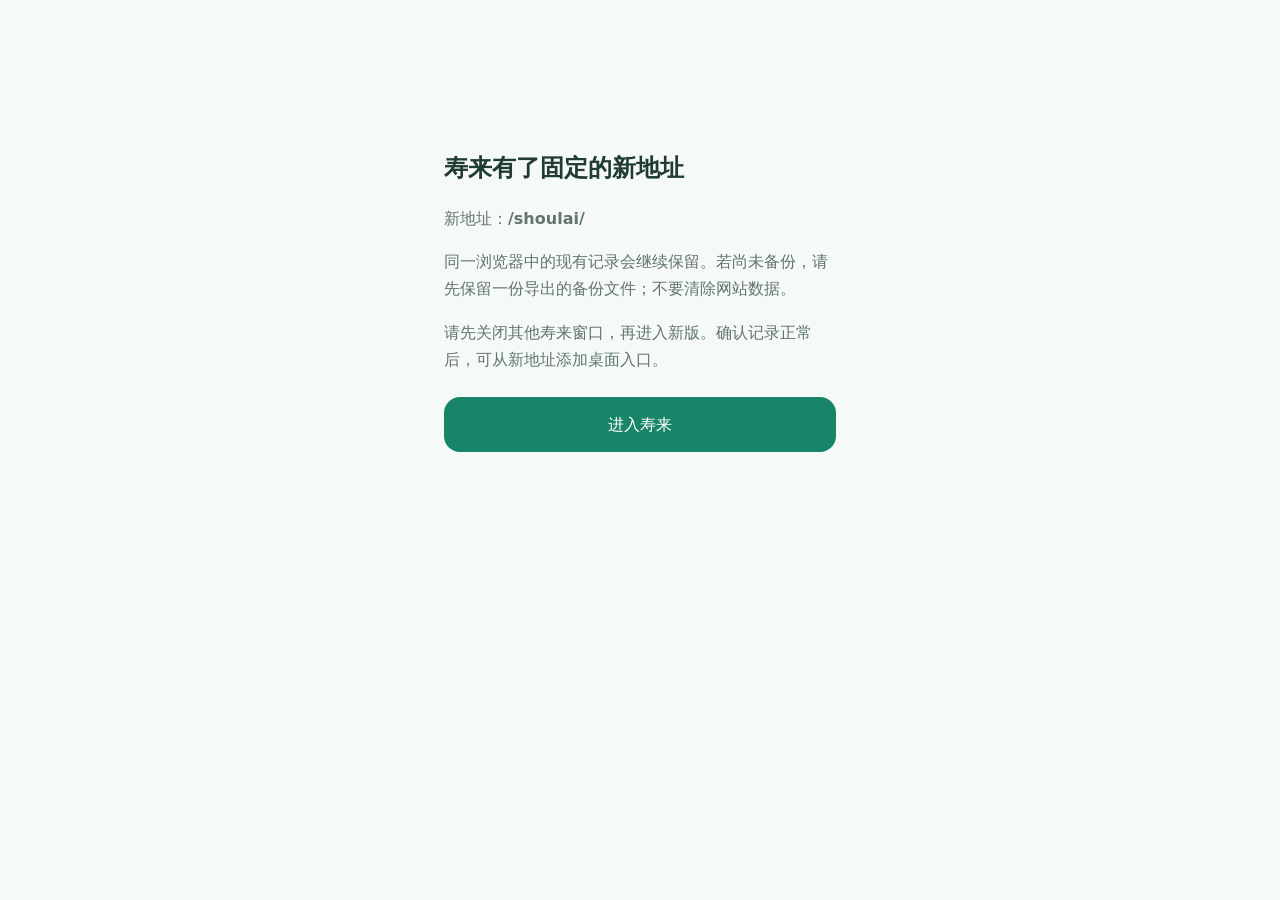
==== commit b73fb30d: "Move Shoulai to /shoulai/ with safe legacy entry migration (0.1.4)" ====
--- a/index.html
+++ b/index.html
@@ -2,17 +2,52 @@
 <html lang="zh-CN">
   <head>
     <meta charset="UTF-8" />
-    <meta name="viewport" content="width=device-width, initial-scale=1, viewport-fit=cover, interactive-widget=resizes-content" />
+    <meta name="viewport" content="width=device-width, initial-scale=1, viewport-fit=cover" />
     <meta name="theme-color" content="#f5f9f8" />
-    <meta name="description" content="寿来 · 本地优先的轻量饮食记录应用" />
-    <link rel="manifest" href="/manifest.webmanifest" />
-    <link rel="icon" href="/icons/icon-192.png" />
-    <link rel="apple-touch-icon" href="/icons/apple-touch-icon.png" />
-    <title>寿来</title>
-    <script type="module" crossorigin src="/assets/index-Cfm3sCNf.js"></script>
-    <link rel="stylesheet" crossorigin href="/assets/index-BJtDo3E3.css">
+    <title>寿来 · 新地址</title>
+    <style>
+      * { box-sizing: border-box; }
+      body { margin: 0; background: #f5f9f8; color: #203c34; font: 16px/1.7 system-ui, sans-serif; }
+      main { max-width: 440px; margin: 12vh auto; padding: 24px; }
+      h1 { font-size: 24px; }
+      p { color: #61756e; overflow-wrap: anywhere; }
+      a { display: block; margin-top: 24px; padding: 14px; border-radius: 16px; background: #188568; color: white; text-align: center; text-decoration: none; }
+    </style>
   </head>
   <body>
-    <div id="root"></div>
+    <main>
+      <h1>寿来有了固定的新地址</h1>
+      <p>新地址：<strong>/shoulai/</strong></p>
+      <p>同一浏览器中的现有记录会继续保留。若尚未备份，请先保留一份导出的备份文件；不要清除网站数据。</p>
+      <p>请先关闭其他寿来窗口，再进入新版。确认记录正常后，可从新地址添加桌面入口。</p>
+      <a id="continue" href="/shoulai/">进入寿来</a>
+    </main>
+    <script>
+      const link = document.getElementById('continue');
+      link.href = '/shoulai/' + location.hash;
+      // 只注销经身份握手确认的根路径迁移 SW，不操作新子路径或其他项目的 SW。
+      async function retireMigrationWorker() {
+        if (!('serviceWorker' in navigator)) return;
+        const registration = await navigator.serviceWorker.getRegistration('/');
+        if (!registration || registration.scope !== location.origin + '/' || !registration.active) return;
+        const channel = new MessageChannel();
+        const identity = await new Promise(resolve => {
+          const timer = setTimeout(() => { channel.port1.close(); resolve(null); }, 1000);
+          channel.port1.onmessage = event => {
+            clearTimeout(timer);
+            channel.port1.close();
+            resolve(event.data);
+          };
+          registration.active.postMessage({ type: 'SHOULAI_MIGRATION_PING' }, [channel.port2]);
+        });
+        if (identity === 'shoulai-root-migration-v1') await registration.unregister();
+      }
+      const cleanup = retireMigrationWorker().catch(() => undefined);
+      link.addEventListener('click', async event => {
+        event.preventDefault();
+        await Promise.race([cleanup, new Promise(resolve => setTimeout(resolve, 1500))]);
+        location.assign(link.href);
+      });
+    </script>
   </body>
 </html>
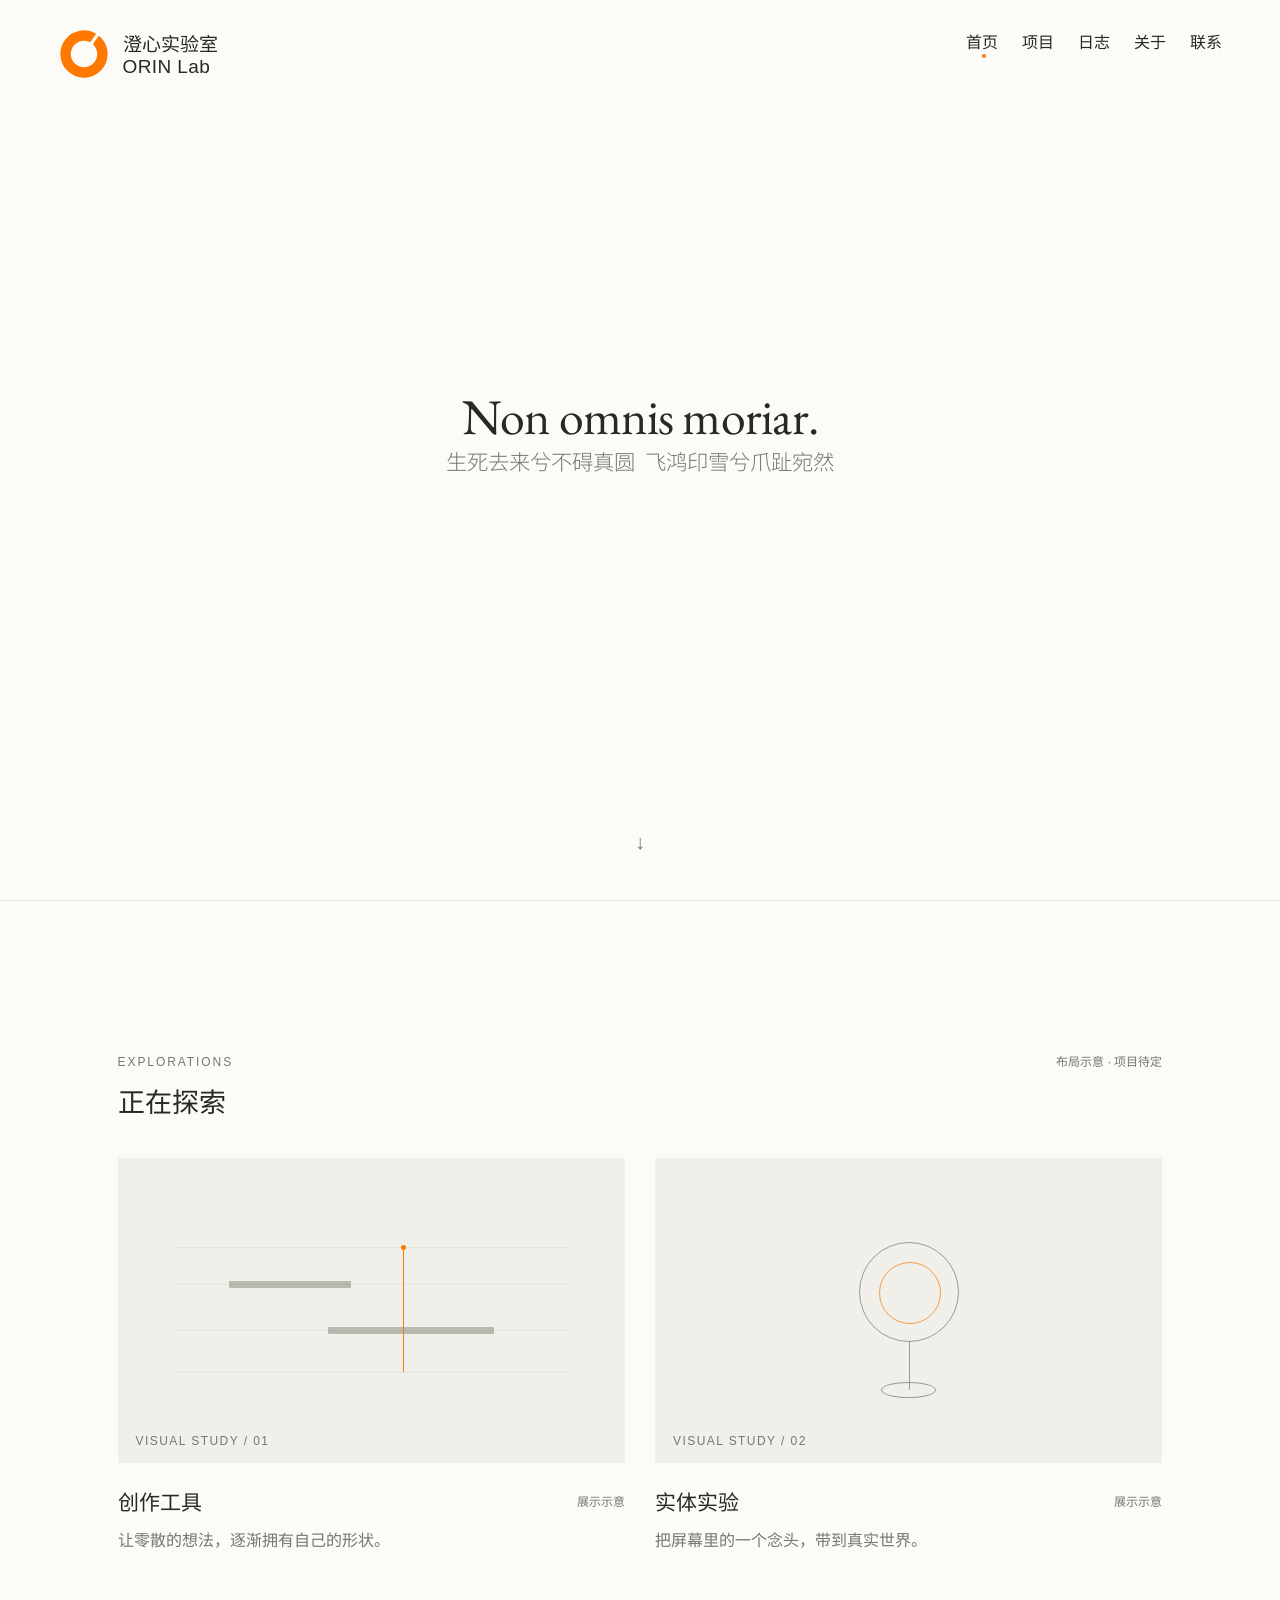
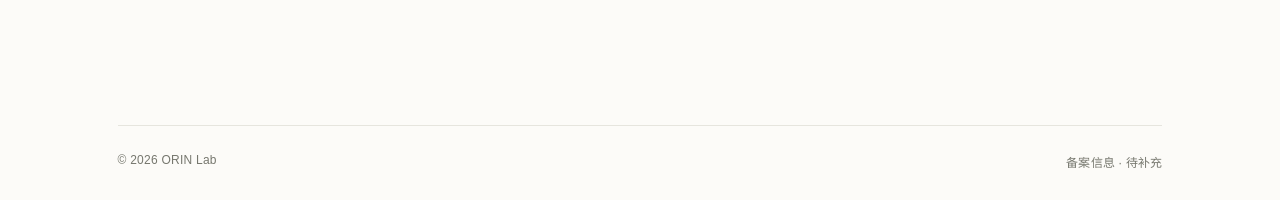
==== commit 4a91caa1: "Add files via upload" ====
--- a/index.html
+++ b/index.html
@@ -1,53 +1,25 @@
 <!doctype html>
-<html lang="zh-CN">
-  <head>
-    <meta charset="UTF-8" />
-    <meta name="viewport" content="width=device-width, initial-scale=1, viewport-fit=cover" />
-    <meta name="theme-color" content="#f5f9f8" />
-    <title>寿来 · 新地址</title>
-    <style>
-      * { box-sizing: border-box; }
-      body { margin: 0; background: #f5f9f8; color: #203c34; font: 16px/1.7 system-ui, sans-serif; }
-      main { max-width: 440px; margin: 12vh auto; padding: 24px; }
-      h1 { font-size: 24px; }
-      p { color: #61756e; overflow-wrap: anywhere; }
-      a { display: block; margin-top: 24px; padding: 14px; border-radius: 16px; background: #188568; color: white; text-align: center; text-decoration: none; }
-    </style>
-  </head>
-  <body>
-    <main>
-      <h1>寿来有了固定的新地址</h1>
-      <p>新地址：<strong>/shoulai/</strong></p>
-      <p>同一浏览器中的现有记录会继续保留。若尚未备份，请先保留一份导出的备份文件；不要清除网站数据。</p>
-      <p>请先关闭其他寿来窗口，再进入新版。确认记录正常后，可从新地址添加桌面入口。</p>
-      <a id="continue" href="/shoulai/">进入寿来</a>
-    </main>
-    <script>
-      const link = document.getElementById('continue');
-      link.href = '/shoulai/' + location.hash;
-      // 只注销经身份握手确认的根路径迁移 SW，不操作新子路径或其他项目的 SW。
-      async function retireMigrationWorker() {
-        if (!('serviceWorker' in navigator)) return;
-        const registration = await navigator.serviceWorker.getRegistration('/');
-        if (!registration || registration.scope !== location.origin + '/' || !registration.active) return;
-        const channel = new MessageChannel();
-        const identity = await new Promise(resolve => {
-          const timer = setTimeout(() => { channel.port1.close(); resolve(null); }, 1000);
-          channel.port1.onmessage = event => {
-            clearTimeout(timer);
-            channel.port1.close();
-            resolve(event.data);
-          };
-          registration.active.postMessage({ type: 'SHOULAI_MIGRATION_PING' }, [channel.port2]);
-        });
-        if (identity === 'shoulai-root-migration-v1') await registration.unregister();
-      }
-      const cleanup = retireMigrationWorker().catch(() => undefined);
-      link.addEventListener('click', async event => {
-        event.preventDefault();
-        await Promise.race([cleanup, new Promise(resolve => setTimeout(resolve, 1500))]);
-        location.assign(link.href);
-      });
-    </script>
-  </body>
-</html>
+<html lang="zh-CN"><head><meta charset="utf-8"><meta name="viewport" content="width=device-width, initial-scale=1"><title>ORIN Lab · 澄心实验室</title><meta name="description" content="这里是澄心实验室 ORIN Lab，留存个人记忆残渣。焚尽的躯壳将在此处得到安歇，灵魂与思维将继续燃烧。"><meta name="robots" content="noindex,nofollow"><meta name="color-scheme" content="light"><meta property="og:title" content="ORIN Lab · 澄心实验室"><meta property="og:description" content="焚尽的躯壳将在此处得到安歇，灵魂与思维将继续燃烧。"><link rel="icon" type="image/svg+xml" href="/assets/orin-logo.svg"><link rel="preload" href="/assets/noto-sans-sc-subset-regular.woff2" as="font" type="font/woff2" crossorigin><link rel="preload" href="/assets/noto-sans-sc-subset-light.woff2" as="font" type="font/woff2" crossorigin><link rel="preload" href="/assets/eb-garamond-subset-regular.woff2" as="font" type="font/woff2" crossorigin><link rel="stylesheet" href="/styles.css"><script src="/app.js" defer></script></head><body><div id="orin-study" aria-label="ORIN Lab">
+  
+  <a class="skip" href="#orin-projects">跳到项目内容</a><section class="hero" id="orin-top">
+    <header id="site-head">
+      <a class="brand" href="#orin-top" aria-label="ORIN Lab 首页"><img class="mark" src="/assets/orin-logo.svg" alt="橙色 O 形标识"><span class="brand-name"><span>澄心实验室</span><span>ORIN Lab</span></span></a>
+      <nav aria-label="主导航"><a class="active" aria-current="page" href="#orin-top">首页</a><a href="#orin-projects">项目</a><a href="/journal/">日志</a><button data-panel="about">关于</button><button data-panel="contact">联系</button></nav>
+      <button class="menu" aria-label="导航" aria-expanded="false"></button>
+    </header>
+    <div class="motto-wrap"><h1>Non omnis moriar.</h1><p class="motto-zh"><span>生死去来兮不碍真圆</span><span>飞鸿印雪兮爪趾宛然</span></p></div>
+    <button class="down" aria-label="向下浏览项目"><span class="arrow">↓</span></button>
+  </section>
+  <div class="project-screen">
+  <section class="projects" id="orin-projects">
+    <div class="section-head"><div><span class="eyebrow">EXPLORATIONS</span><h2>正在探索</h2></div><span class="sample-note">布局示意 · 项目待定</span></div>
+    <div class="project-grid">
+      <article><div class="preview" aria-label="创作工具的抽象视觉占位，非产品截图"><div class="timeline"><span class="track"></span><span class="track"></span><span class="event"></span><span class="event"></span><span class="cursor"></span></div><span class="preview-label">VISUAL STUDY / 01</span></div><div class="caption"><h3 data-project-title="0">创作工具</h3><span class="status">展示示意</span></div><p class="desc">让零散的想法，逐渐拥有自己的形状。</p></article>
+      <article><div class="preview" aria-label="实体实验的抽象视觉占位，非实物照片"><div class="sculpture"></div><div class="base"></div><span class="preview-label">VISUAL STUDY / 02</span></div><div class="caption"><h3 data-project-title="1">实体实验</h3><span class="status">展示示意</span></div><p class="desc">把屏幕里的一个念头，带到真实世界。</p></article>
+    </div>
+  </section>
+  <footer><span>© <span id="year"></span> ORIN Lab</span><span>备案信息 · 待补充</span></footer>
+  </div>
+
+<dialog id="nav-panel" aria-label="导航"><button class="close" aria-label="关闭">×</button></dialog>
+<dialog id="info-panel" aria-labelledby="panel-title"><button class="close" aria-label="关闭">×</button><h2 id="panel-title"></h2><div id="panel-copy"></div></dialog></div></body></html>
--- a/styles.css
+++ b/styles.css
@@ -0,0 +1,344 @@
+
+    #orin-study{--paper:#fcfbf8;--ink:#282925;--muted:#76776e;--line:#e6e5de;--tile:#f0efe9;color:var(--ink);background:var(--paper);font-family:Arial,"Noto Sans SC","PingFang SC","Microsoft YaHei",sans-serif;color-scheme:light}
+    #orin-study *{box-sizing:border-box}#orin-study button,#site-head button,#nav-panel button,#info-panel button{font:inherit;color:inherit;cursor:pointer;background:none;border:0}#orin-study a,#site-head a,#nav-panel a,#info-panel a{color:inherit;text-decoration:none}#orin-study button:focus-visible,#orin-study a:focus-visible,#site-head button:focus-visible,#site-head a:focus-visible,#nav-panel button:focus-visible,#nav-panel a:focus-visible,#info-panel button:focus-visible,#journal .skip:focus-visible{outline:2px solid #ff7900;outline-offset:6px}
+    #orin-study .hero{height:650px;position:relative;display:flex;flex-direction:column}#site-head{padding:34px 46px;display:flex;align-items:center;justify-content:space-between;gap:24px;font-family:Arial,"Noto Sans SC","PingFang SC","Microsoft YaHei",sans-serif}#site-head .brand{display:flex;gap:12px;align-items:center;flex-shrink:0}#site-head .mark{width:45px;height:45px}#site-head .brand-name{display:flex;flex-direction:column;gap:5px;font-size:16px;line-height:1.15;font-weight:400}#site-head .brand-name span:last-child{font-size:16px;letter-spacing:.02em}#site-head nav{display:flex;gap:25px;align-items:center;font-size:12px}#site-head .active{position:relative}#site-head .active:after{content:"";position:absolute;bottom:-10px;left:50%;width:3px;height:3px;border-radius:50%;background:#ff7900}
+    /* 下内距 4svh 让居中内容整体上移 2svh，即视觉居中略高于几何中心。
+   padding 的百分比按宽度解析，所以这里必须用 svh 才能随视口高度等比。 */
+#orin-study .motto-wrap{position:absolute;inset:0;display:flex;flex-direction:column;align-items:center;justify-content:center;padding:0 22px 4svh}#orin-study h1{font-family:"EB Garamond",Georgia,"Times New Roman",serif;font-weight:400;font-size:42px;line-height:1.15;letter-spacing:-.015em;font-kerning:normal;text-align:center;margin:0}#orin-study .down{position:absolute;bottom:36px;left:calc(50% - 22px);width:44px;display:flex;flex-direction:column;align-items:center;min-height:44px;justify-content:center;padding:5px}#orin-study .down .arrow{font-size:20px;line-height:1;color:var(--muted)}
+    #orin-study .projects{padding:72px 70px 82px;border-top:1px solid var(--line)}#orin-study .section-head{display:flex;align-items:baseline;justify-content:space-between;margin-bottom:38px}#orin-study h2{font-size:22px;font-weight:400;margin:0}#orin-study .eyebrow{font-size:10px;letter-spacing:.16em;color:var(--muted);display:block;margin-bottom:12px}#orin-study .sample-note{font-size:11px;color:var(--muted)}#orin-study .project-grid{display:grid;grid-template-columns:1fr 1fr;gap:30px}#orin-study .preview{height:230px;background:var(--tile);position:relative;display:flex;align-items:center;justify-content:center;overflow:hidden}#orin-study .caption{display:flex;align-items:center;justify-content:space-between;margin-top:23px;gap:10px}#orin-study h3{font-size:17px;font-weight:400;margin:0}#orin-study .status{font-size:10px;color:var(--muted)}#orin-study .desc{font-size:12px;line-height:1.9;color:var(--muted);margin:10px 0 0}#orin-study .timeline{width:78%;height:126px;position:relative;border-top:1px solid var(--line);border-bottom:1px solid var(--line)}#orin-study .track{position:absolute;left:0;right:0;height:1px;background:var(--line)}#orin-study .track:nth-child(1){top:36px}#orin-study .track:nth-child(2){top:82px}#orin-study .event{position:absolute;height:7px;background:var(--muted);opacity:.45;border-radius:1px}#orin-study .event:nth-child(3){top:33px;left:14%;width:31%}#orin-study .event:nth-child(4){top:79px;left:39%;width:42%}#orin-study .cursor{position:absolute;left:58%;top:0;bottom:0;border-left:1px solid #ff7900}#orin-study .cursor:before{content:"";display:block;width:5px;height:5px;background:#ff7900;border-radius:50%;margin-left:-3px;margin-top:-3px}#orin-study .preview-label{position:absolute;bottom:15px;left:18px;font-size:9px;letter-spacing:.12em;color:var(--muted)}#orin-study .sculpture{width:100px;height:100px;border:1px solid var(--muted);border-radius:50%;position:relative;opacity:.7;margin-top:-36px}#orin-study .sculpture:before{content:"";position:absolute;width:60px;height:60px;border:1px solid #ff7900;border-radius:50%;left:19px;top:19px}#orin-study .sculpture:after{content:"";position:absolute;top:99px;height:48px;left:49px;border-left:1px solid var(--muted)}#orin-study .base{position:absolute;width:55px;height:16px;border:1px solid var(--muted);border-radius:50%;top:calc(50% + 72px);opacity:.7}#orin-study footer{margin:0 46px;padding:27px 0 30px;border-top:1px solid var(--line);display:flex;justify-content:space-between;font-size:10px;letter-spacing:.02em;color:var(--muted)}
+    @media(max-width:650px){#site-head{padding:25px 23px;flex-wrap:wrap;gap:25px}#site-head nav{width:100%;gap:0;justify-content:flex-end;font-size:11px}#orin-study .hero{height:600px}#orin-study h1{font-size:32px}#orin-study .projects{padding:48px 24px}#orin-study .project-grid{grid-template-columns:1fr;gap:35px}#orin-study .section-head{align-items:flex-start;gap:12px}#orin-study .sample-note{max-width:100px;line-height:1.6;text-align:right}#orin-study footer{margin:0 24px;gap:18px;flex-wrap:wrap}}
+  
+html{scroll-behavior:smooth}body{margin:0}body:has(dialog[open]){overflow:hidden}#orin-study{min-height:100svh}#orin-study .hero{height:100svh;min-height:360px}#site-head{padding:28px clamp(24px,4.5vw,80px);position:relative;z-index:1}#site-head .brand-name{font-size:18px;gap:6px}#site-head .brand-name span:last-child{font-size:18px}#site-head .mark{width:50px;height:50px}#site-head nav{font-size:14px;gap:30px}#site-head nav>button{padding:8px 0}#site-head nav a{padding:8px 0}#site-head nav a.active:after{bottom:-3px}#orin-study h1{font-size:clamp(42px,3.8966667vw,58.333333px)}#orin-study .projects{padding:90px max(6vw,24px) 110px}#orin-study .project-grid,#orin-study .section-head{max-width:1200px;margin-left:auto;margin-right:auto}#orin-study .preview{height:clamp(230px,25vw,350px)}#orin-study .desc{font-size:16px}#orin-study h3{font-size:21px}#orin-study h2{font-size:27px}#orin-study .status,#orin-study .sample-note,#orin-study .eyebrow,#orin-study .preview-label{font-size:12px}#orin-study footer{font-size:12px;width:min(1200px,calc(100% - 2 * max(6vw,24px)));margin:0 auto}dialog#info-panel,dialog#nav-panel{color:var(--ink);background:var(--paper);border:1px solid var(--line);width:min(520px,calc(100% - 40px));padding:44px;box-sizing:border-box;font-family:Arial,"Noto Sans SC","PingFang SC","Microsoft YaHei",sans-serif}dialog#info-panel::backdrop,dialog#nav-panel::backdrop{background:rgb(0 0 0 / .25)}dialog#info-panel h2{margin:0 0 25px}dialog#info-panel p{font-size:16px;line-height:1.9;color:var(--muted)}dialog#info-panel .close,dialog#nav-panel .close{float:right;margin:-20px -20px 0 0;min-width:44px;min-height:44px;font-size:24px}#orin-study .skip,#journal .skip{position:absolute;top:-100px;left:20px;z-index:3;background:var(--paper);padding:12px;color:inherit;text-decoration:none}#orin-study .skip:focus,#journal .skip:focus{top:10px}#orin-study a:hover,#orin-study nav button:hover,#site-head a:hover,#site-head nav button:hover,#nav-panel a:hover,#nav-panel nav button:hover{color:#b65300}
+@media(min-width:1600px){#site-head{padding-top:34px}#orin-study .project-grid{gap:50px}}
+@media(max-width:700px){#site-head{padding:24px;gap:25px}#site-head nav{width:100%;justify-content:flex-end;gap:12px;font-size:14px;flex-wrap:wrap}#orin-study .hero{min-height:560px}#site-head .brand-name,#site-head .brand-name span:last-child{font-size:16px}#site-head .mark{width:44px;height:44px}#orin-study h1{font-size:clamp(29px,7vw,42px)}#orin-study .project-grid{grid-template-columns:1fr;gap:42px}#orin-study .projects{padding:58px 24px 64px}#orin-study .section-head{gap:20px}#orin-study .sample-note{line-height:1.6;text-align:right;max-width:120px}#orin-study .preview{height:260px}#site-head nav button,#site-head nav a{min-height:44px;display:flex;align-items:center}}
+@media(prefers-reduced-motion:reduce){html{scroll-behavior:auto}}
+
+/* 关于卡片：静态保持纯色，裂解画布留在 dialog 顶层并覆盖整个视口。 */
+dialog#info-panel[data-kind="about"]{
+  isolation:isolate;max-height:calc(100svh - 40px);
+  padding:calc(58 * var(--unit, 1px)) calc(44 * var(--unit, 1px)) calc(44 * var(--unit, 1px));
+  background:#fcfbf8;color:#282925;
+}
+dialog#info-panel[data-kind="about"] #panel-title{display:none}
+dialog#info-panel[data-kind="about"] #panel-copy{position:relative;text-align:center;font-size:calc(16 * var(--unit, 1px));cursor:pointer}
+dialog#info-panel[data-kind="about"] p{color:#282925;margin:0 0 1em}
+dialog#info-panel[data-kind="about"] p:last-child{margin-bottom:0}
+dialog#info-panel[data-kind="about"] .close{position:absolute;z-index:2;top:10px;right:10px;float:none;margin:0}
+dialog#info-panel[data-kind="about"] #panel-copy:focus-visible{outline:1px solid #76776e;outline-offset:8px}
+dialog#info-panel[data-kind="about"][data-fracture="running"]{background:transparent;border-color:transparent;overflow:visible}
+dialog#info-panel[data-fracture="running"] #panel-copy,
+dialog#info-panel[data-fracture="running"] .close{opacity:0}
+dialog#info-panel[data-fracture="running"] .close:focus-visible{opacity:1;background:#fcfbf8}
+dialog#info-panel[data-fracture="running"]::backdrop{background:rgb(0 0 0 / var(--fracture-backdrop,.25))}
+dialog#info-panel .about-fracture{position:fixed;inset:0;width:100vw;height:100vh;pointer-events:none;z-index:1}
+@media(max-width:700px){dialog#info-panel[data-kind="about"]{padding:58px 28px 36px}}
+
+/* Header proportions: keep the brand prominent while making navigation easier to scan. */
+#site-head .brand{gap:13px}
+#site-head .mark{width:52px;height:52px}
+#site-head .brand-name,#site-head .brand-name span:last-child{font-size:19px}
+/* 中英文两行贴成一个字标：间距全部交给行高，gap 归零，行高即间距旋钮。
+   行高 1.15 时两行墨迹间距约 6.5px（1 时是 3.5px，每加 0.05 约加 1px）。
+   英文行没有降部，行盒内墨迹偏低，居中后整体偏上 2px，下移补回光学居中。 */
+#site-head .brand-name{gap:0;line-height:1.15;position:relative;top:2px}
+#site-head nav{font-size:16px;gap:24px;align-self:flex-start;margin-top:-4px}
+#site-head nav>a,#site-head nav>button{padding:8px 0 13px;line-height:1.35}
+#site-head nav a.active::after{width:4px;height:4px;bottom:9px}
+
+
+@media(max-width:700px){
+  /* 品牌在窄屏收一号：44px 的 logo 在 390px 屏上占到屏宽 11%，是桌面的 3.2 倍，
+     比站点自己的标题（29px）还大，层级倒挂。缩到 32px / 15px 后标题重新是最大的一号。
+     .brand 补 5px 纵向内边距，把品牌链接的可点高度补回 44px。 */
+  #site-head .brand{gap:11px;padding:5px 0}
+  #site-head .mark{width:32px;height:32px}
+  #site-head .brand-name,#site-head .brand-name span:last-child{font-size:15px}
+  #site-head .brand-name{gap:0;line-height:1.15;position:relative;top:2px}
+  /* 窄屏导航的间距与对齐。跑得动 JS 时这一层用不上——导航会被搬进右上角的抽屉
+     （见下方「窄屏导航」那段），下面是没跑 JS 时的退路：651-700px 时导航与品牌同行，
+     被 width:100% 压到剩余宽度；≤650px 时 header 换行（上面那处 flex-wrap:wrap），
+     导航整行走第二行。两种情形原先都用 space-between 把五个按钮摊满整行，15px 的字
+     之间会空出七十多甚至一百多 px，很散；改成靠右收拢，间距取 1.5em——桌面是 24px
+     间距配 16px 字号，同一个比例，700 与 701 两侧的间隙因此接得上。 */
+  #site-head nav{font-size:15px;gap:1.5em;align-self:auto;margin-top:0}
+  #site-head nav>a,#site-head nav>button{min-height:44px;padding:8px 0 13px}
+
+}
+
+/* 窄屏把导航收进右上角的菜单抽屉：搬的是同一个 <nav> 元素（见 app.js），
+   不复制一份菜单，改导航项只改 index.html 里那一处。
+   触发点的三条线用 CSS 画，不用 ☰ 字符——U+2630 不在思源黑体里，写成字符就会
+   掉到系统字体，字形字重都不可控，正是 npm run check 要拦的那种静默回退。
+   触发点只在 JS 把导航搬走后才显示（页头元素上的 .nav-collapsed）：没跑 JS 时导航
+   仍折在 header 里，露出一个按不动的按钮反而更糟。 */
+#site-head .menu{display:none}
+#site-head.nav-collapsed .menu{
+  display:flex;align-items:center;justify-content:center;width:44px;height:44px;
+  margin-right:-11px;   /* 负边距让三条线（而不是 44px 的盒子）对齐右侧内边距 */
+}
+#site-head.nav-collapsed .menu::before{
+  content:"";width:18px;height:2px;background:currentColor;
+  box-shadow:0 -6px 0 currentColor,0 6px 0 currentColor;
+}
+
+/* 抽屉里的导航竖排。导航被搬进抽屉后就不再是页头的后代，#site-head nav 那一整套规则
+   整个不再命中它——所以这里不是「提权覆盖」，而是「独此一份」：display/flex-wrap/gap/
+   padding 以及行高、外边距都得自己写全，漏掉哪一条就会掉回初始值。 */
+#nav-panel nav{display:flex;flex-direction:column;flex-wrap:nowrap;justify-content:flex-start;gap:0;width:100%;font-size:17px;margin-top:0;line-height:1.35}
+#nav-panel nav>a,#nav-panel nav>button{
+  display:flex;align-items:center;width:100%;min-height:52px;
+  padding:0;text-align:left;border-bottom:1px solid var(--line);
+}
+#nav-panel nav>:last-child{border-bottom:0}
+/* 「首页」的当前态：header 里橙点标在字下方，竖排列表里改标在行右端 */
+#nav-panel nav a.active::after{left:auto;right:0;top:50%;bottom:auto;margin-top:-2px;width:4px;height:4px}
+
+/* 页脚横线与内容列同宽。内容列的宽度是 .projects 的 max(6vw,24px) 内距加 1200px 上限，
+   而页脚原本用 clamp(24px,4.5vw,80px) 单独算一遍，两套算法在宽屏上越差越多——1600px
+   以上内容列被 1200px 卡住不再增长，页脚还在往外走，2560px 时已差 600px。这里复算同一个
+   列宽，页脚的横线和文字就落在项目栅格的左右边界上，不再有第三个左边界。 */
+@media(max-width:700px){
+  #orin-study footer{width:min(1200px,calc(100% - 48px))}
+}
+/* 字体：思源黑体 / Noto Sans SC（SIL OFL 1.1），按站内实际用字做子集。
+   Regular 含全站 146 个字符（139 个汉字 + 7 个中文标点，21KB）；Light 只含首屏
+   题辞那 17 个汉字（3.2KB），题辞因此比正文细一号，用字重而非换字族来区分层级。
+   新增文案若引入子集外的字，会回退到系统字体——需重新生成子集，配方见 README。 */
+@font-face{
+  font-family:"Noto Sans SC";
+  src:url("/assets/noto-sans-sc-subset-regular.woff2") format("woff2");
+  font-weight:400;font-style:normal;font-display:swap;
+}
+@font-face{
+  font-family:"Noto Sans SC";
+  src:url("/assets/noto-sans-sc-subset-light.woff2") format("woff2");
+  font-weight:300;font-style:normal;font-display:swap;
+}
+/* EB Garamond Regular（SIL OFL 1.1），拉丁题辞专用。子集只含 `Non omnis moriar.`
+   这 10 个字符，2KB；可变字体在生成时固定到 400 字重。布局表只保留 kern——全量
+   特性会经布局闭包拖进 78 个变体字形，子集涨到 5.8KB。生成见 scripts/eb-garamond-subset.py。 */
+@font-face{
+  font-family:"EB Garamond";
+  src:url("/assets/eb-garamond-subset-regular.woff2") format("woff2");
+  font-weight:400;font-style:normal;font-display:swap;
+}
+/* 题辞下方的中文一行，出自明·宋濂《大天界寺住持白庵禅师行业碑铭》：
+   「生死去来兮不碍真圆，飞鸿印雪兮爪趾宛然。」窄屏在两句之间断行。
+
+   站上省掉了原文中间那个逗号，改用两句间的空隙代替，所以下面那个 column-gap
+   就是那个逗号的替身，别压到看不见。桌面取值 .5em（半个字，2026-09-20 由 1em
+   收到这里，原先是一个全角空格的宽度）。
+
+   桌面端拉丁行的字号由这一行推出：42 : 18 = 7 : 3，两条 clamp 的斜率与上限
+   （3.8966667vw / 58.333333px、1.67vw / 25px）是同一个 7/3，下限在同一个宽度
+   （1078px）同时触底，所以从 701px 到宽屏，拉丁行始终是中文行的 7/3 倍字号。
+   42px 同时是 ≤700px 那套的上限，拉丁行在断点两侧都是单行，下限取 42 而非更低，
+   窗口从 700 加宽到 701 时标题才不会原地缩一号。
+
+   EB Garamond 比 Georgia 窄约 12%，同一字号下拉丁行比中文行短——基准 1470px 时
+   是 409px 对 466px，两端各短 28px。2026-09-20 决定接受这个比例，不再维持此前
+   Georgia 时代的「两行等宽」；字距也随字体从 -0.025em 收到 -0.015em。
+
+   中文这行本身仍是 18px / 20px 两档：20px 在 700px 处数值上也接得上，代价是
+   701px 时掉回 18px，而那一瞬它正好从上下两句并回一行，看不出来。 */
+#orin-study .motto-zh{
+  display:flex;justify-content:center;column-gap:.5em;
+  margin:0;
+  font-family:"Noto Sans SC","PingFang SC","Microsoft YaHei",sans-serif;
+  font-weight:300;
+  font-size:clamp(18px,1.67vw,25px);
+  line-height:1.4;
+  color:var(--muted);
+  text-align:center;
+}
+#orin-study .motto-zh span{white-space:nowrap}
+/* 窄屏改为上下两句，贴合这副对联本身的上下句结构；单行排到手机上会比拉丁标语还宽 */
+@media(max-width:700px){
+  #orin-study .motto-zh{flex-direction:column;row-gap:.1em;font-size:20px}
+}
+
+/* 两屏高度独立于内容缩放；第二屏可随内容自然增长，页脚不使用固定高度。 */
+#orin-study .project-screen{min-height:100svh;display:flex;flex-direction:column}
+#orin-study .projects{flex:1}
+
+/* 以 1470px 宽的截图为基准。常规屏内容宽约 81.6%，大屏最多放大 2.2 倍。
+   高度同时限制比例，避免超宽但矮的窗口把文字和卡片放得过大。
+   使用布局尺寸而非 transform/zoom，让锚点、滚动量和文字重排保持真实。 */
+@media(min-width:701px){
+  /* --unit 必须定义在页面容器上，不能定义在页头上。两个弹窗是页头的兄弟（在页面容器里），
+     拿不到定义在页头上的 --unit，而 `calc(520 * var(--unit))` 在计算值阶段解不出变量，
+     整条声明会失效、宽度掉回 auto。定义在容器上，页头与弹窗都能继承到。 */
+  #orin-study,#journal{
+    --unit:clamp(1px,min(.06802721vw,.125svh),2.2px);
+  }
+  #orin-study{
+    --content-width:min(81.63265vw,calc(1200 * var(--unit)));
+  }
+  #site-head{padding:calc(28 * var(--unit)) clamp(24px,4.5vw,176px)}
+  #site-head .brand{gap:calc(13 * var(--unit))}
+  #site-head .mark{width:calc(52 * var(--unit));height:calc(52 * var(--unit))}
+  #site-head .brand-name,#site-head .brand-name span:last-child{font-size:calc(19 * var(--unit))}
+  #site-head .brand-name{top:calc(2 * var(--unit))}
+  #site-head nav{font-size:calc(16 * var(--unit));gap:calc(24 * var(--unit));margin-top:calc(-4 * var(--unit))}
+  #site-head nav>a,#site-head nav>button{padding:calc(8 * var(--unit)) 0 calc(13 * var(--unit))}
+  #site-head nav a.active::after{width:calc(4 * var(--unit));height:calc(4 * var(--unit));bottom:calc(9 * var(--unit))}
+  #orin-study h1{font-size:clamp(42px,3.8966667vw,calc(58.333333 * var(--unit)))}
+  #orin-study .motto-zh{font-size:clamp(18px,1.67vw,calc(25 * var(--unit)))}
+  #orin-study .down{bottom:clamp(20px,4svh,calc(36 * var(--unit)));width:calc(44 * var(--unit));min-height:calc(44 * var(--unit));left:50%;transform:translateX(-50%)}
+  #orin-study .down .arrow{font-size:calc(20 * var(--unit))}
+  #orin-study .projects{
+    padding:clamp(48px,10svh,calc(90 * var(--unit))) 0 clamp(56px,12svh,calc(110 * var(--unit)));
+    display:flex;flex-direction:column;justify-content:center;
+  }
+  #orin-study .project-grid,#orin-study .section-head{width:var(--content-width);max-width:none}
+  #orin-study .section-head{margin-bottom:calc(38 * var(--unit));gap:20px}
+  #orin-study .project-grid{gap:calc(30 * var(--unit))}
+  #orin-study .project-grid>article{min-width:0}
+  #orin-study .preview{height:clamp(230px,23.81vw,calc(350 * var(--unit)))}
+  #orin-study h2{font-size:calc(27 * var(--unit))}
+  #orin-study h3{font-size:calc(21 * var(--unit))}
+  #orin-study .desc{font-size:calc(16 * var(--unit));margin-top:calc(10 * var(--unit))}
+  #orin-study .caption{margin-top:calc(23 * var(--unit));gap:calc(10 * var(--unit))}
+  #orin-study .status,#orin-study .sample-note,#orin-study .eyebrow,#orin-study .preview-label{font-size:calc(12 * var(--unit))}
+  #orin-study .eyebrow{margin-bottom:calc(12 * var(--unit))}
+  #orin-study .preview-label{bottom:calc(15 * var(--unit));left:calc(18 * var(--unit))}
+  #orin-study .timeline{height:calc(126 * var(--unit))}
+  #orin-study .track:nth-child(1){top:calc(36 * var(--unit))}
+  #orin-study .track:nth-child(2){top:calc(82 * var(--unit))}
+  #orin-study .event{height:calc(7 * var(--unit))}
+  #orin-study .event:nth-child(3){top:calc(33 * var(--unit))}
+  #orin-study .event:nth-child(4){top:calc(79 * var(--unit))}
+  #orin-study .sculpture{width:calc(100 * var(--unit));height:calc(100 * var(--unit));margin-top:calc(-36 * var(--unit))}
+  #orin-study .sculpture:before{width:calc(60 * var(--unit));height:calc(60 * var(--unit));left:calc(20 * var(--unit) - 1px);top:calc(20 * var(--unit) - 1px)}
+  #orin-study .sculpture:after{top:calc(100 * var(--unit) - 1px);height:calc(48 * var(--unit));left:calc(50 * var(--unit) - 1px)}
+  #orin-study .base{width:calc(55 * var(--unit));height:calc(16 * var(--unit));top:calc(50% + 72 * var(--unit))}
+  #orin-study footer{width:var(--content-width);font-size:calc(12 * var(--unit));padding:calc(27 * var(--unit)) 0 calc(30 * var(--unit));flex-shrink:0}
+  dialog#info-panel,dialog#nav-panel{width:min(calc(520 * var(--unit)),calc(100% - 40px));max-height:calc(100svh - 40px);padding:calc(44 * var(--unit))}
+  dialog#info-panel p{font-size:calc(16 * var(--unit))}
+}
+
+/* 日志页：阅读页，正文用系统字体栈而非思源黑体子集（见 README「日志」一节），
+   也不随首页的 --unit 放大；中文长文的行高比首页宽松，行宽压在 38rem 以内便于阅读。
+   与首页共用本文件，分工是：顶部页头（#site-head）、两个弹窗、跳过链接是全站共用
+   chrome，规则在文件上半部分；日志正文的规则全部限定在 #journal 下。
+
+   写正文规则时一律用「#journal article …」。chrome 里同样有 a / img / p / h2 /
+   :focus-visible，而 #journal 是 id、chrome 规则是类，id 只要一个就压得过——
+   宽口径的 #journal img 会让品牌 logo 的 width/height 双双失效（那张 SVG 只有
+   viewBox，于是按原始尺寸渲染并带上 2em 外边距），#journal a 会把页头导航染成橙色。
+   article 是正文的完整边界：列表页的 .list、每篇日志的正文都在它里面。 */
+#journal{
+  --paper:#fcfbf8;--ink:#282925;--muted:#76776e;--line:#e6e5de;--tile:#f0efe9;
+  color:var(--ink);background:var(--paper);color-scheme:light;min-height:100svh;
+  font-family:"PingFang SC","Microsoft YaHei",Arial,sans-serif;
+}
+#journal article{box-sizing:border-box;width:calc(100% - 48px);max-width:840px;margin:20px auto 0;padding:40px clamp(28px,8vw,112px) 80px;background:#fff;overflow-wrap:anywhere}
+/* 列表页的内容比阅读页铺得开：方图要占掉 269px，若再留阅读页那 112px 的纸内留白，
+   右侧正文只剩 315px。纸面宽度不变（与阅读页同一张白纸），收的是纸内的左右留白。 */
+#journal article.journal-index{padding:32px clamp(28px,4.5vw,56px)}
+#journal{padding-bottom:80px}
+#journal article>header time{margin:8px 0 0}
+#journal article>header{margin-bottom:28px}
+#journal time{display:block;font-size:13px;letter-spacing:.04em;color:var(--muted);margin-bottom:8px}
+#journal h1{font-size:29px;font-weight:500;line-height:1.45;margin:0}
+#journal article h2{font-size:21px;font-weight:500;line-height:1.5;margin:2.5em 0 .7em}
+#journal h3{font-size:18px;font-weight:500;margin:2em 0 .6em}
+#journal article p{font-size:17px;line-height:1.75;margin:1em 0}
+#journal article img{display:block;max-width:100%;height:auto;margin:2em 0}
+#journal blockquote{margin:1.8em 0;padding-left:1.1em;border-left:2px solid var(--line);color:var(--muted)}
+#journal ul,#journal ol{padding-left:1.5em;font-size:17px;line-height:1.95}
+#journal li{margin:.45em 0}
+#journal article a{color:#b65300}
+#journal hr{border:0;border-top:1px solid var(--line);margin:3em 0}
+#journal code{font-family:ui-monospace,SFMono-Regular,Menlo,monospace;font-size:.9em;background:var(--tile);padding:.1em .35em}
+#journal pre{background:var(--tile);padding:16px;overflow-x:auto;font-size:14px;line-height:1.6}
+#journal pre code{background:none;padding:0}
+#journal .list{list-style:none;padding:0;margin:0;font-size:17px;--thumb:269px}
+/* 每条日志：左图右字。缩略图是**定尺方图**，边长 = 右侧「标题顶到阅读全文底」的高度，
+   于是两栏天然齐平，上下都不留半截空白。
+   边长 269px 是由字体与行高算出来的，正文那几处字号一行高改了就要跟着重算：
+   标题 22×1.45=32 + 6 + 日期 18 + 8 +（摘要上边距 12 + 5×16×1.75=140 + 下边距 10）+ 阅读全文 43。
+   试过不写死：`aspect-ratio:1` 配 `align-self:stretch` 让高度自己撑，结果弹性盒先拿图片
+   的固有宽度（480px）当基准，图框撑到 482px，把文字挤成一条竖线；改绝对定位填充则塌成 2px。
+   宽度写死之后 `object-fit:cover` 对方图不裁，将来放横图会裁成中间的正方形。
+   右边文字块的高度另由 @media(min-width:701px) 里的「标题一行 + 摘要五行」钉死——
+   少了那两条，标题一折行、摘要一短，右栏就变高变矮，配图立刻对不齐。
+   结构上的疏漏（配图不是正方、少了一层 .entry）由 npm run check 里的
+   scripts/check-journal.mjs 兜底。 */
+#journal .list li{display:flex;gap:clamp(20px,2.6vw,32px);align-items:flex-start;padding:40px 0;border-bottom:1px solid var(--line);margin:0}
+/* display:block 不能省：堆叠时 <a> 退回行内盒，行框会比图片高出几十像素。 */
+#journal .list .thumb{display:block;flex:none;box-sizing:border-box;width:var(--thumb);height:var(--thumb);border:1px solid var(--line);background:var(--tile);overflow:hidden;transition:opacity .2s}
+#journal .list .thumb:hover{opacity:.86}
+#journal .list .thumb img{display:block;width:100%;height:100%;object-fit:cover;margin:0}
+#journal .list .entry{flex:1;min-width:0}
+#journal .list li:first-child{padding-top:0}
+#journal .list li:last-child{padding-bottom:0;border-bottom:0}
+#journal .list h2{font-size:22px;line-height:1.45;margin:0 0 6px}
+#journal .list h2 a{color:var(--ink)}
+#journal .list a:hover{color:#b65300}
+#journal .list .read-more{display:inline-block;font-size:14px;color:var(--muted);padding:8px 0}
+#journal .list .read-more:hover{color:#b65300}
+#journal .references{border-top:1px solid var(--line);margin-top:32px;padding-top:16px}
+#journal .references ol{list-style:none;padding-left:2em;font-size:12px;color:var(--muted);line-height:1.6}
+#journal .references li{position:relative;scroll-margin-top:24px}
+#journal .reference-number{position:absolute;left:-2em}
+#journal article .references a,#journal article sup a{color:var(--muted)}
+#journal article .references a:hover,#journal article sup a:hover{color:#b65300}
+#journal sup{font-size:.7em;line-height:0}
+#journal sup a{text-decoration:none}
+#journal .list time{margin:0}
+/* 摘要竖向裁到五行，左缘与标题对齐（原来是缩进 12px 的悬挂缩进）。
+   -webkit-line-clamp 是各引擎通用的那个名字，别删。 */
+#journal .list p{margin:12px 0 10px;line-height:1.75;font-size:16px;color:#64655f;display:-webkit-box;-webkit-box-orient:vertical;-webkit-line-clamp:5;overflow:hidden}
+#journal .motto-line{display:block;text-indent:2em}
+#journal article .back-to-journal{display:inline-block;margin-bottom:24px;font-size:13px;color:var(--muted);text-decoration:none}
+#journal article .back-to-journal:hover{color:#b65300}
+#journal .list a{text-decoration:none}
+#journal .empty{color:var(--muted)}
+#journal article :focus-visible{outline:2px solid #ff7900;outline-offset:4px}
+
+/* 列表页的「日志」大标题只在窄屏出现（.list-head 只加在 dist/journal/index.html 上——
+   #journal h1 同时命中每篇日志的标题，按断点藏 h1 会把所有日志的标题一起藏掉）。
+   宽屏页头导航里的「日志」已经带当前页标记，标题是重复的；窄屏导航收进抽屉后，
+   页面上没有任何位置提示，标题才有用。
+
+   断点必须与 placeNav() 的 700px 完全一致（那边是 matchMedia('(max-width: 700px)')），
+   换成别的值就会出现「导航在抽屉里、标题也被藏了」的空档。
+
+   宽屏不是 display:none 而是裁成 1×1：视觉上不出现，标题仍留在无障碍树里，读屏用户
+   的标题导航不受影响。外层 header 必须一起裁，只裁 h1 的话它那 44px 下边距会留成死白。 */
+/* 左图右字那套版式（≥701px）里，右侧文字块的高度必须是定值，否则定尺方图就对不齐。
+   下面两条把高度钉死，缺一条就会漏：
+     · 标题裁成一行——长标题折行会让右栏高出一行（约 32px）；
+     · 摘要最少占五行——摘要短于五行会让右栏矮一截。
+   堆叠版式（≤700px）不吃这套，所以两条只在这里生效。 */
+@media(min-width:701px){
+  #journal .list-head{position:absolute;width:1px;height:1px;margin:0;overflow:hidden;clip-path:inset(50%);white-space:nowrap}
+  #journal .list h2{display:-webkit-box;-webkit-box-orient:vertical;-webkit-line-clamp:1;overflow:hidden}
+  #journal .list p{min-height:8.75em}   /* 8.75em = 5 行 × 1.75 行高，跟着字号走 */
+}
+/* 列表换成图上字下，比正文那档 600px 提前到 700px：601–700 这段里左图右字只剩两百来像素
+   给文字，标题要折行，而缩略图是定尺方图，右栏一高就上下对不齐了。断点与上面 placeNav()
+   的 700px 取齐，一个页面里不出现第三套断点。
+
+   窄屏是**另一套定值**（同分辨率内写死，跨断点不必相同）：图占满卡片宽度时一条日志要占掉
+   将近一屏——700px 宽的窗口里图有 589px 见方。所以窄屏把图缩到卡片宽度的 68%、居中、不裁，
+   并且封顶 340px：卡片更宽时按 68% 算会一路涨回去，340 是「一条仍然只占大半屏」的上限。
+   摘要也一并收到四行——手机上一行二十来个字，五行会把条目拖得过长。
+   宽屏那套（定尺 269、五行）不受影响，它在 @media(min-width:701px) 里。 */
+@media(max-width:700px){
+  #journal .list li{display:block;padding:32px 0}
+  #journal .list .thumb{width:min(68%,340px);height:auto;margin:0 auto 18px}
+  #journal .list .thumb img{height:auto}
+  #journal .list p{-webkit-line-clamp:4}
+}
+@media(max-width:600px){
+  #journal h1{font-size:24px}
+  #journal article{width:calc(100% - 32px);margin-top:12px;padding:28px 24px 44px}
+  #journal{padding-bottom:32px}
+  #journal .list h2{font-size:21px}
+  #journal article p{font-size:16px}
+  #journal article.journal-index{padding:24px}
+  #journal .list p{font-size:15px}
+  #journal .list time{width:auto}
+}
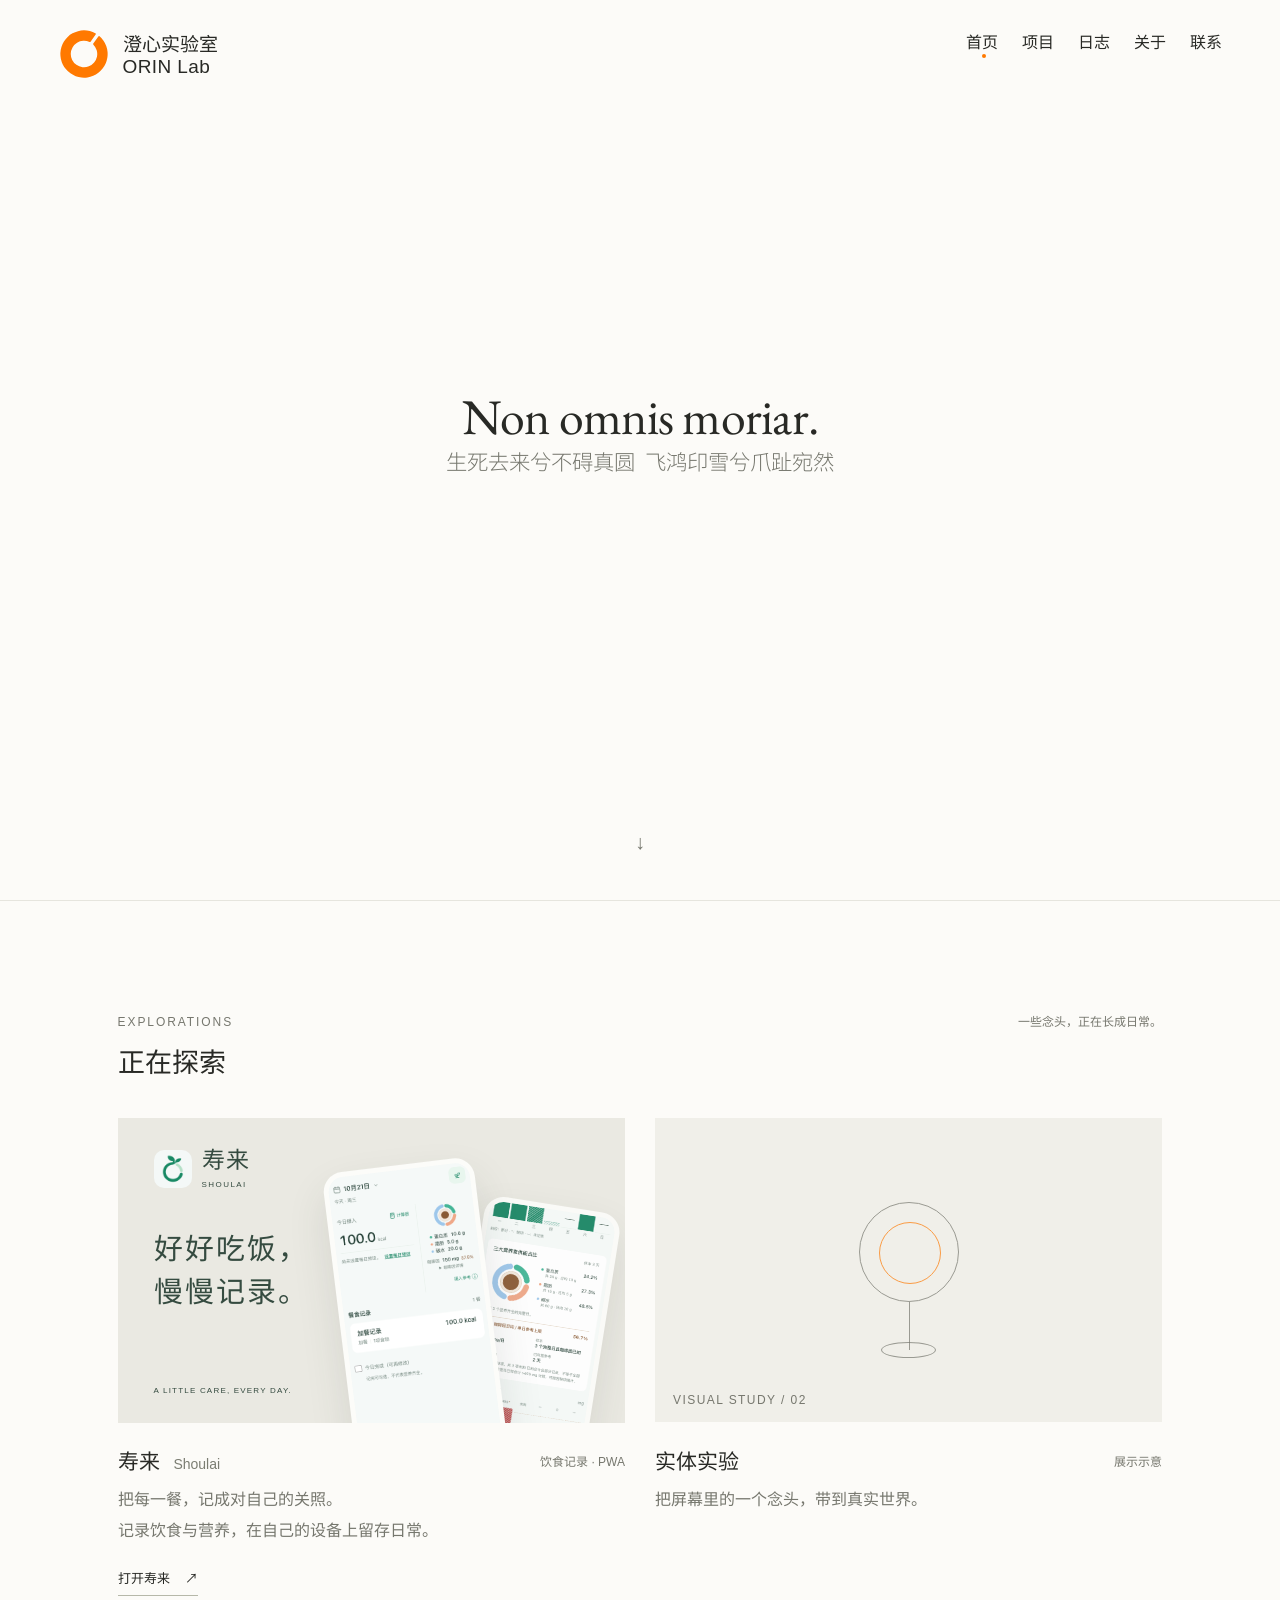
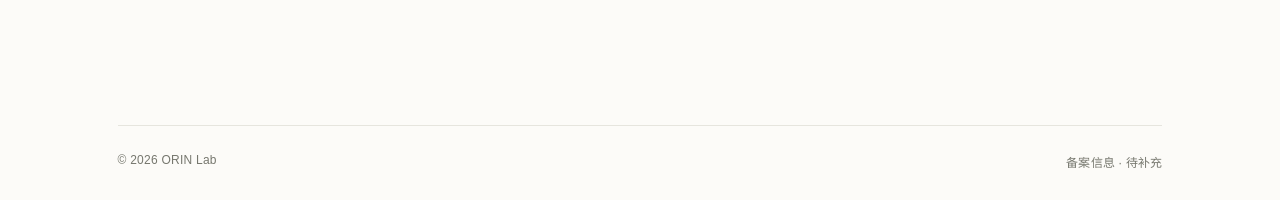
==== commit 463eaa8c: "Show Shoulai on ORIN Lab homepage with mobile install guidance" ====
--- a/index.html
+++ b/index.html
@@ -12,14 +12,26 @@
   </section>
   <div class="project-screen">
   <section class="projects" id="orin-projects">
-    <div class="section-head"><div><span class="eyebrow">EXPLORATIONS</span><h2>正在探索</h2></div><span class="sample-note">布局示意 · 项目待定</span></div>
+    <div class="section-head"><div><span class="eyebrow">EXPLORATIONS</span><h2>正在探索</h2></div><span class="sample-note">一些念头，正在长成日常。</span></div>
     <div class="project-grid">
-      <article><div class="preview" aria-label="创作工具的抽象视觉占位，非产品截图"><div class="timeline"><span class="track"></span><span class="track"></span><span class="event"></span><span class="event"></span><span class="cursor"></span></div><span class="preview-label">VISUAL STUDY / 01</span></div><div class="caption"><h3 data-project-title="0">创作工具</h3><span class="status">展示示意</span></div><p class="desc">让零散的想法，逐渐拥有自己的形状。</p></article>
+      <article class="shoulai-project">
+        <a class="preview shoulai-art" href="/shoulai/" aria-label="打开寿来饮食记录应用">
+          <div class="art-brand"><img src="/assets/shoulai/shoulai-icon.png" alt=""><span>寿来<small>SHOULAI</small></span></div>
+          <span class="art-line">好好吃饭，<br>慢慢记录。</span>
+          <div class="screen screen-back"><img src="/assets/shoulai/shoulai-summary.png" alt="寿来营养总结界面，示例数据"></div>
+          <div class="screen screen-front"><img src="/assets/shoulai/shoulai-today.png" alt="寿来今日饮食记录界面，示例数据"></div>
+          <span class="art-foot">A LITTLE CARE, EVERY DAY.</span>
+        </a>
+        <div class="caption"><h3>寿来 <span class="english">Shoulai</span></h3><span class="status">饮食记录 · PWA</span></div>
+        <p class="desc">把每一餐，记成对自己的关照。<br>记录饮食与营养，在自己的设备上留存日常。</p>
+        <div class="project-links"><a href="/shoulai/">打开寿来 <span>↗</span></a><button type="button" id="install-shoulai" hidden>安装寿来 <span>↓</span></button></div>
+      </article>
       <article><div class="preview" aria-label="实体实验的抽象视觉占位，非实物照片"><div class="sculpture"></div><div class="base"></div><span class="preview-label">VISUAL STUDY / 02</span></div><div class="caption"><h3 data-project-title="1">实体实验</h3><span class="status">展示示意</span></div><p class="desc">把屏幕里的一个念头，带到真实世界。</p></article>
     </div>
   </section>
   <footer><span>© <span id="year"></span> ORIN Lab</span><span>备案信息 · 待补充</span></footer>
   </div>
 
+<dialog id="install-guide" aria-labelledby="install-title"><button type="button" class="install-close" aria-label="关闭安装说明">×</button><img src="/assets/shoulai/shoulai-icon.png" alt="" width="48" height="48"><h2 id="install-title">把寿来放到桌面</h2><p>从桌面或主屏幕打开，让记录离日常更近一点。</p><ol><li>先打开寿来应用。</li><li>浏览器提供安装提示时，选择安装；也可在浏览器菜单中寻找“安装应用”或“添加到主屏幕”。</li></ol><p class="install-ios">iPhone / iPad：在 Safari 中打开寿来，点分享，再选“添加到主屏幕”。具体入口因浏览器而异。</p><a class="install-open" href="/shoulai/">前往寿来 ↗</a><p class="install-hint">请在寿来页面完成安装。</p></dialog>
 <dialog id="nav-panel" aria-label="导航"><button class="close" aria-label="关闭">×</button></dialog>
 <dialog id="info-panel" aria-labelledby="panel-title"><button class="close" aria-label="关闭">×</button><h2 id="panel-title"></h2><div id="panel-copy"></div></dialog></div></body></html>
--- a/styles.css
+++ b/styles.css
@@ -342,3 +342,13 @@
   #journal .list p{font-size:15px}
   #journal .list time{width:auto}
 }
+
+
+/* 寿来项目展示与手机安装指引。 */
+#orin-study .shoulai-art{background:#eae9e2;color:#354b40;isolation:isolate;container-type:inline-size;display:block;text-decoration:none}
+.art-brand{position:absolute;left:7%;top:10%;display:flex;align-items:center;gap:10px;z-index:3}.art-brand>img{width:38px;height:38px;border-radius:10px}.art-brand>span{font-size:23px;letter-spacing:.08em;line-height:1.1}.art-brand small{display:block;font:8px Arial,sans-serif;letter-spacing:.18em;margin-top:6px}
+.art-line{position:absolute;left:7%;top:36%;font-size:clamp(22px,5.7cqw,46px);line-height:1.5;letter-spacing:.07em;z-index:3;font-weight:400}.art-foot{position:absolute;left:7%;bottom:9%;font:8px Arial,sans-serif;letter-spacing:.15em;z-index:3}.screen{position:absolute;overflow:hidden;border:5px solid #fcfcf9;border-radius:20px;box-shadow:0 20px 40px #34433920;background:#f4f8f7;aspect-ratio:390/844}.screen img{display:block;width:100%;height:100%;object-fit:cover;object-position:top}.screen-front{width:30%;left:44%;top:15%;transform:rotate(-7deg);z-index:2}.screen-back{width:27%;left:68%;top:28%;transform:rotate(9deg);z-index:1;opacity:.94}
+#orin-study .english{font:14px Arial,sans-serif;color:#7b7d72;margin-left:8px}#orin-study .project-links{display:flex;gap:30px;margin-top:22px;font-size:13px}#orin-study .project-links a:first-child{border-bottom:1px solid #b6b8a9;padding-bottom:8px}#orin-study .project-links span{padding-left:12px}#orin-study .sample-note{max-width:none}
+#orin-study .project-links{align-items:baseline;flex-wrap:wrap;gap:20px}#orin-study .project-links button{font:inherit;padding:0 0 8px;border-bottom:1px solid #b6b8a9}#orin-study .project-links button:hover{color:#b65300}
+#install-guide{width:min(460px,calc(100% - 40px));max-height:calc(100svh - 40px);overflow:auto;padding:32px;border:1px solid #e6e5de;background:#fcfbf8;color:#354b40;font:14px/1.8 Arial,"PingFang SC",sans-serif;box-sizing:border-box}#install-guide::backdrop{background:#20282055}#install-guide .install-close{float:right;border:0;background:none;font:24px Arial;cursor:pointer;width:36px;height:36px;color:inherit}#install-guide>img{border-radius:12px}#install-guide h2{margin:20px 0 12px;font-size:23px;font-weight:400}#install-guide p{color:#73796e}#install-guide ol{padding-left:22px}#install-guide li+li{margin-top:12px}#install-guide .install-ios{padding-top:18px;border-top:1px solid #e6e5de;font-size:12px}#install-guide .install-open{display:block;margin-top:24px;padding:12px 18px;text-align:center;background:#354b40;color:#fff;text-decoration:none}#install-guide .install-hint{font-size:11px;margin-bottom:0}#install-guide :focus-visible{outline:2px solid #af592c;outline-offset:4px}
+#orin-study #install-shoulai[hidden]{display:none}
